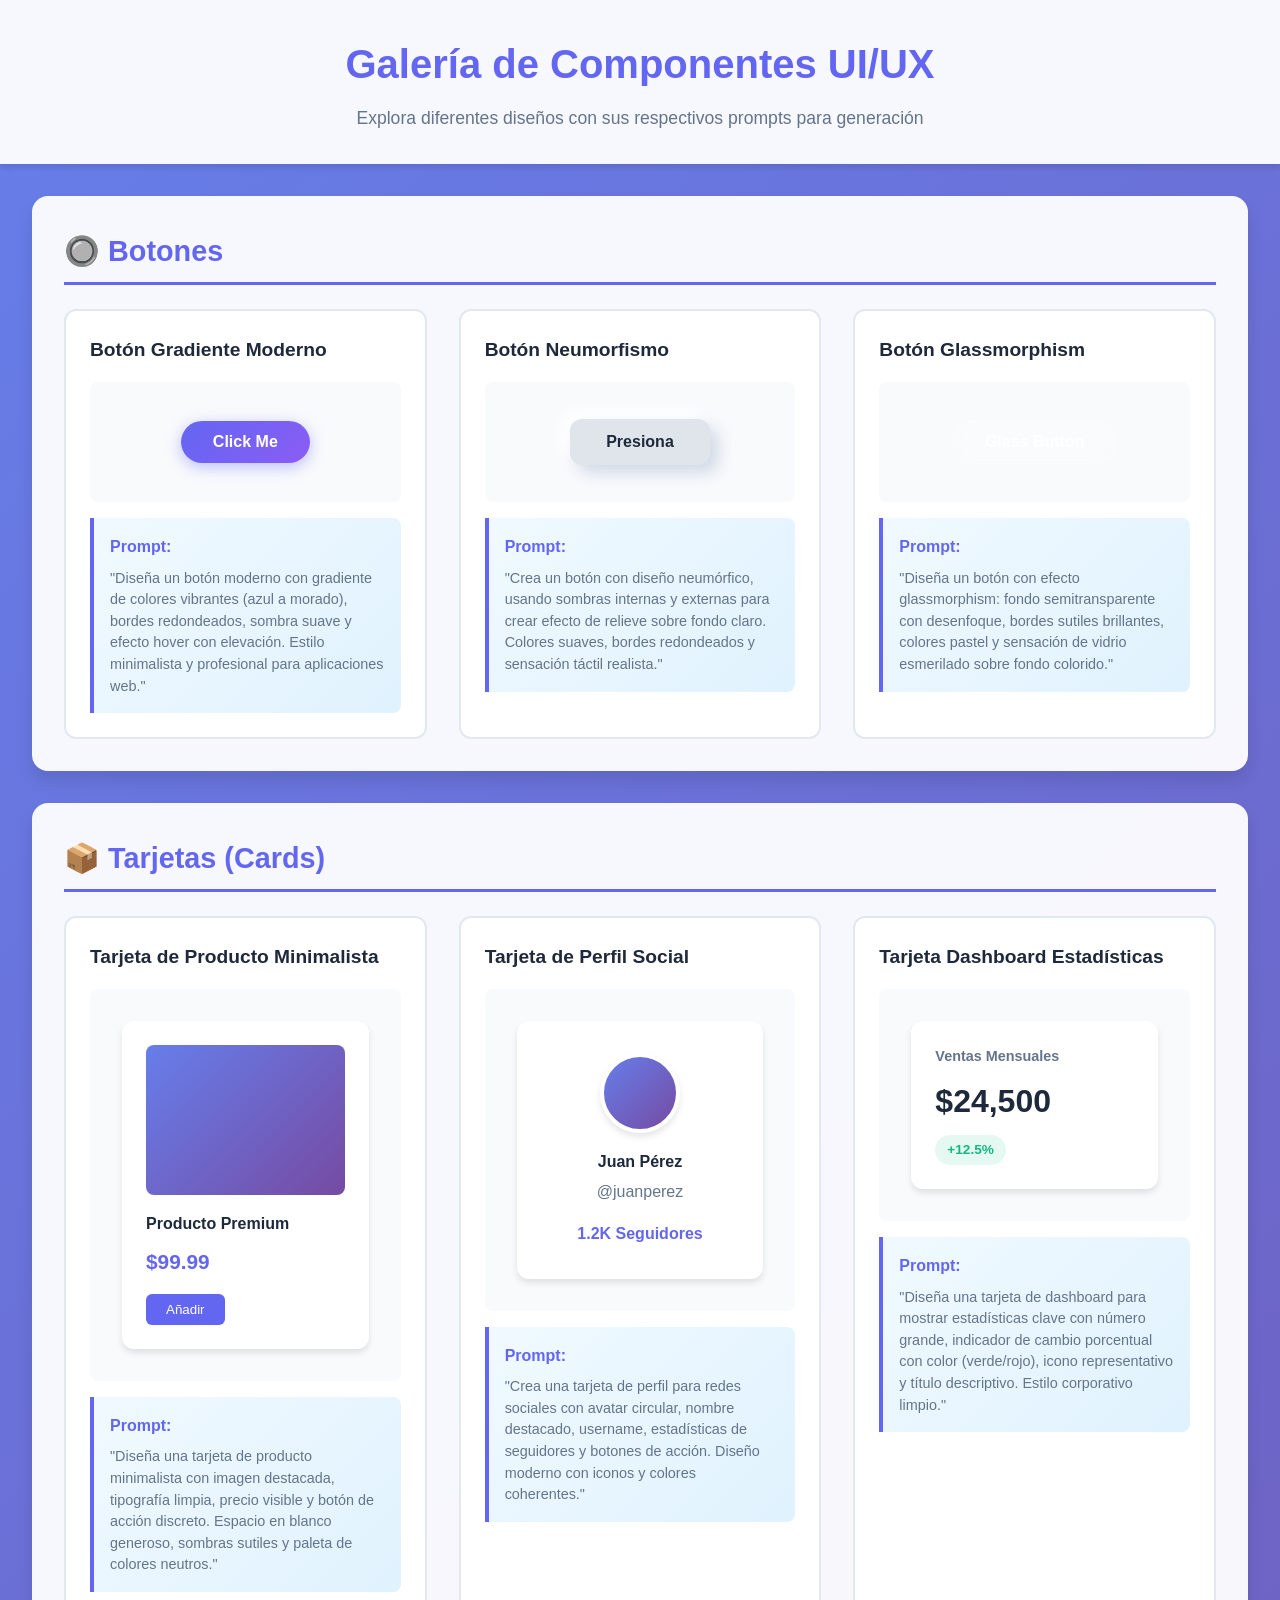
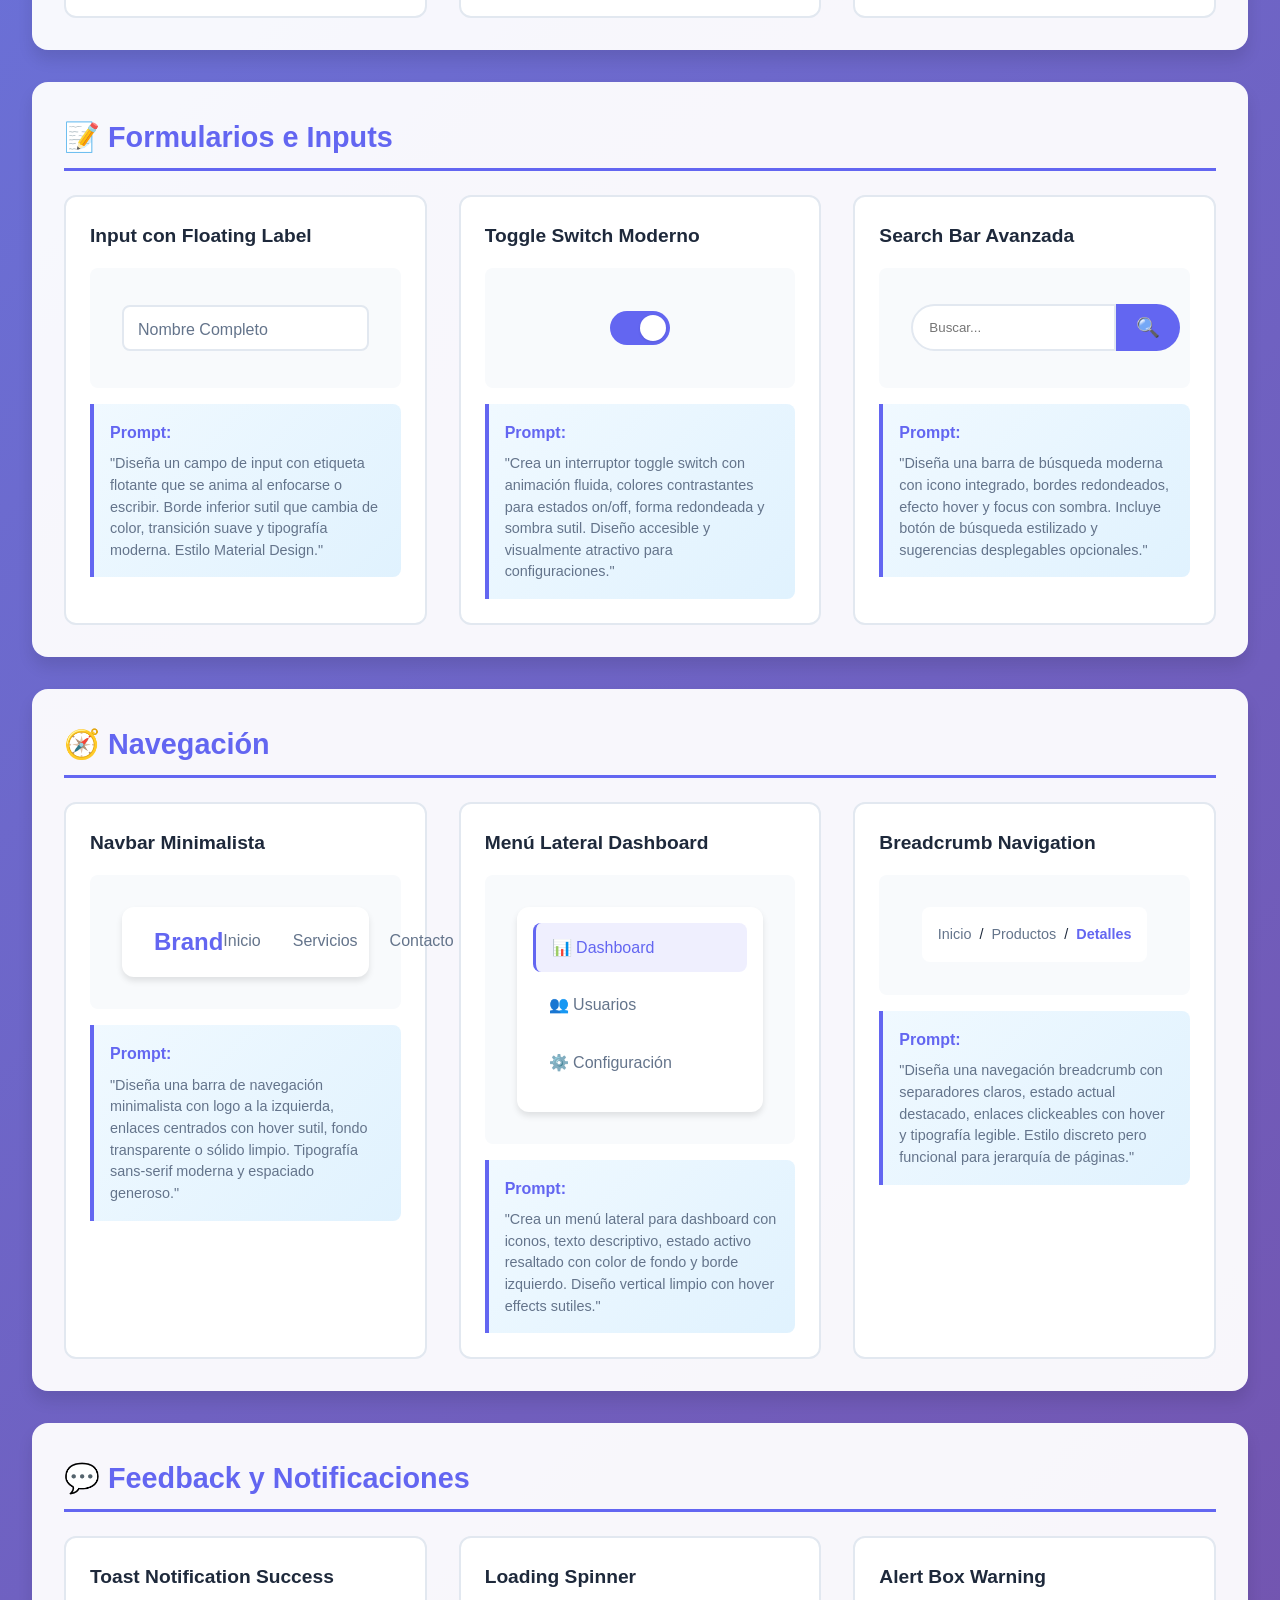
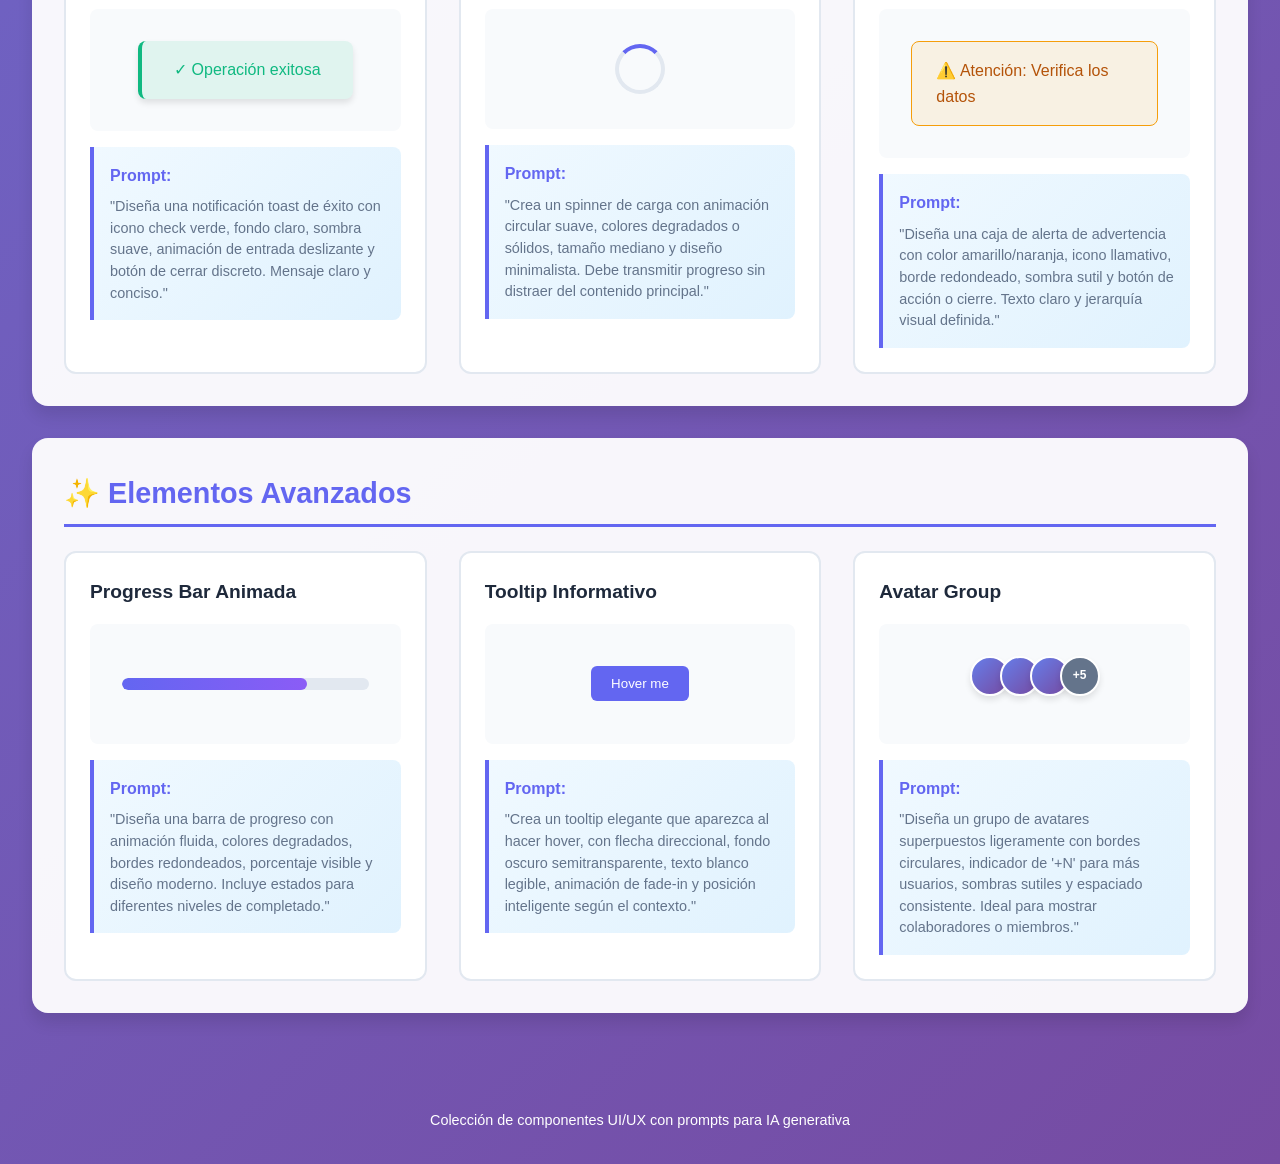
==== 1/index.html @ 29b15cac "Title: Create UI/UX Component Gallery with Interactive Features Key features implemented: - New proj" ====
<!DOCTYPE html>
<html lang="es">
<head>
    <meta charset="UTF-8">
    <meta name="viewport" content="width=device-width, initial-scale=1.0">
    <title>Colección de Diseños UI/UX con Prompts</title>
    <link rel="stylesheet" href="styles.css">
</head>
<body>
    <header>
        <h1>Galería de Componentes UI/UX</h1>
        <p>Explora diferentes diseños con sus respectivos prompts para generación</p>
    </header>

    <main>
        <!-- Sección 1: Botones -->
        <section class="component-section">
            <h2>🔘 Botones</h2>
            <div class="components-grid">
                <div class="component-card">
                    <h3>Botón Gradiente Moderno</h3>
                    <div class="preview">
                        <button class="btn-gradient">Click Me</button>
                    </div>
                    <div class="prompt-box">
                        <strong>Prompt:</strong>
                        <p>"Diseña un botón moderno con gradiente de colores vibrantes (azul a morado), bordes redondeados, sombra suave y efecto hover con elevación. Estilo minimalista y profesional para aplicaciones web."</p>
                    </div>
                </div>

                <div class="component-card">
                    <h3>Botón Neumorfismo</h3>
                    <div class="preview">
                        <button class="btn-neumorphism">Presiona</button>
                    </div>
                    <div class="prompt-box">
                        <strong>Prompt:</strong>
                        <p>"Crea un botón con diseño neumórfico, usando sombras internas y externas para crear efecto de relieve sobre fondo claro. Colores suaves, bordes redondeados y sensación táctil realista."</p>
                    </div>
                </div>

                <div class="component-card">
                    <h3>Botón Glassmorphism</h3>
                    <div class="preview">
                        <button class="btn-glass">Glass Button</button>
                    </div>
                    <div class="prompt-box">
                        <strong>Prompt:</strong>
                        <p>"Diseña un botón con efecto glassmorphism: fondo semitransparente con desenfoque, bordes sutiles brillantes, colores pastel y sensación de vidrio esmerilado sobre fondo colorido."</p>
                    </div>
                </div>
            </div>
        </section>

        <!-- Sección 2: Tarjetas -->
        <section class="component-section">
            <h2>📦 Tarjetas (Cards)</h2>
            <div class="components-grid">
                <div class="component-card">
                    <h3>Tarjeta de Producto Minimalista</h3>
                    <div class="preview">
                        <div class="card-product">
                            <div class="card-image"></div>
                            <h4>Producto Premium</h4>
                            <p>$99.99</p>
                            <button class="btn-small">Añadir</button>
                        </div>
                    </div>
                    <div class="prompt-box">
                        <strong>Prompt:</strong>
                        <p>"Diseña una tarjeta de producto minimalista con imagen destacada, tipografía limpia, precio visible y botón de acción discreto. Espacio en blanco generoso, sombras sutiles y paleta de colores neutros."</p>
                    </div>
                </div>

                <div class="component-card">
                    <h3>Tarjeta de Perfil Social</h3>
                    <div class="preview">
                        <div class="card-profile">
                            <div class="avatar"></div>
                            <h4>Juan Pérez</h4>
                            <p>@juanperez</p>
                            <div class="stats">
                                <span>1.2K Seguidores</span>
                            </div>
                        </div>
                    </div>
                    <div class="prompt-box">
                        <strong>Prompt:</strong>
                        <p>"Crea una tarjeta de perfil para redes sociales con avatar circular, nombre destacado, username, estadísticas de seguidores y botones de acción. Diseño moderno con iconos y colores coherentes."</p>
                    </div>
                </div>

                <div class="component-card">
                    <h3>Tarjeta Dashboard Estadísticas</h3>
                    <div class="preview">
                        <div class="card-stats">
                            <h4>Ventas Mensuales</h4>
                            <div class="stat-number">$24,500</div>
                            <div class="stat-change positive">+12.5%</div>
                        </div>
                    </div>
                    <div class="prompt-box">
                        <strong>Prompt:</strong>
                        <p>"Diseña una tarjeta de dashboard para mostrar estadísticas clave con número grande, indicador de cambio porcentual con color (verde/rojo), icono representativo y título descriptivo. Estilo corporativo limpio."</p>
                    </div>
                </div>
            </div>
        </section>

        <!-- Sección 3: Formularios -->
        <section class="component-section">
            <h2>📝 Formularios e Inputs</h2>
            <div class="components-grid">
                <div class="component-card">
                    <h3>Input con Floating Label</h3>
                    <div class="preview">
                        <div class="form-group">
                            <input type="text" id="input1" placeholder=" " required>
                            <label for="input1">Nombre Completo</label>
                        </div>
                    </div>
                    <div class="prompt-box">
                        <strong>Prompt:</strong>
                        <p>"Diseña un campo de input con etiqueta flotante que se anima al enfocarse o escribir. Borde inferior sutil que cambia de color, transición suave y tipografía moderna. Estilo Material Design."</p>
                    </div>
                </div>

                <div class="component-card">
                    <h3>Toggle Switch Moderno</h3>
                    <div class="preview">
                        <label class="toggle-switch">
                            <input type="checkbox" checked>
                            <span class="slider"></span>
                        </label>
                    </div>
                    <div class="prompt-box">
                        <strong>Prompt:</strong>
                        <p>"Crea un interruptor toggle switch con animación fluida, colores contrastantes para estados on/off, forma redondeada y sombra sutil. Diseño accesible y visualmente atractivo para configuraciones."</p>
                    </div>
                </div>

                <div class="component-card">
                    <h3>Search Bar Avanzada</h3>
                    <div class="preview">
                        <div class="search-container">
                            <input type="text" placeholder="Buscar...">
                            <button class="search-btn">🔍</button>
                        </div>
                    </div>
                    <div class="prompt-box">
                        <strong>Prompt:</strong>
                        <p>"Diseña una barra de búsqueda moderna con icono integrado, bordes redondeados, efecto hover y focus con sombra. Incluye botón de búsqueda estilizado y sugerencias desplegables opcionales."</p>
                    </div>
                </div>
            </div>
        </section>

        <!-- Sección 4: Navegación -->
        <section class="component-section">
            <h2>🧭 Navegación</h2>
            <div class="components-grid">
                <div class="component-card">
                    <h3>Navbar Minimalista</h3>
                    <div class="preview">
                        <nav class="navbar-minimal">
                            <div class="logo">Brand</div>
                            <ul class="nav-links">
                                <li><a href="#">Inicio</a></li>
                                <li><a href="#">Servicios</a></li>
                                <li><a href="#">Contacto</a></li>
                            </ul>
                        </nav>
                    </div>
                    <div class="prompt-box">
                        <strong>Prompt:</strong>
                        <p>"Diseña una barra de navegación minimalista con logo a la izquierda, enlaces centrados con hover sutil, fondo transparente o sólido limpio. Tipografía sans-serif moderna y espaciado generoso."</p>
                    </div>
                </div>

                <div class="component-card">
                    <h3>Menú Lateral Dashboard</h3>
                    <div class="preview">
                        <div class="sidebar-menu">
                            <div class="menu-item active">📊 Dashboard</div>
                            <div class="menu-item">👥 Usuarios</div>
                            <div class="menu-item">⚙️ Configuración</div>
                        </div>
                    </div>
                    <div class="prompt-box">
                        <strong>Prompt:</strong>
                        <p>"Crea un menú lateral para dashboard con iconos, texto descriptivo, estado activo resaltado con color de fondo y borde izquierdo. Diseño vertical limpio con hover effects sutiles."</p>
                    </div>
                </div>

                <div class="component-card">
                    <h3>Breadcrumb Navigation</h3>
                    <div class="preview">
                        <div class="breadcrumb">
                            <span>Inicio</span> / <span>Productos</span> / <span class="current">Detalles</span>
                        </div>
                    </div>
                    <div class="prompt-box">
                        <strong>Prompt:</strong>
                        <p>"Diseña una navegación breadcrumb con separadores claros, estado actual destacado, enlaces clickeables con hover y tipografía legible. Estilo discreto pero funcional para jerarquía de páginas."</p>
                    </div>
                </div>
            </div>
        </section>

        <!-- Sección 5: Elementos de Feedback -->
        <section class="component-section">
            <h2>💬 Feedback y Notificaciones</h2>
            <div class="components-grid">
                <div class="component-card">
                    <h3>Toast Notification Success</h3>
                    <div class="preview">
                        <div class="toast success">
                            <span>✓ Operación exitosa</span>
                        </div>
                    </div>
                    <div class="prompt-box">
                        <strong>Prompt:</strong>
                        <p>"Diseña una notificación toast de éxito con icono check verde, fondo claro, sombra suave, animación de entrada deslizante y botón de cerrar discreto. Mensaje claro y conciso."</p>
                    </div>
                </div>

                <div class="component-card">
                    <h3>Loading Spinner</h3>
                    <div class="preview">
                        <div class="spinner"></div>
                    </div>
                    <div class="prompt-box">
                        <strong>Prompt:</strong>
                        <p>"Crea un spinner de carga con animación circular suave, colores degradados o sólidos, tamaño mediano y diseño minimalista. Debe transmitir progreso sin distraer del contenido principal."</p>
                    </div>
                </div>

                <div class="component-card">
                    <h3>Alert Box Warning</h3>
                    <div class="preview">
                        <div class="alert warning">
                            <span>⚠️ Atención: Verifica los datos</span>
                        </div>
                    </div>
                    <div class="prompt-box">
                        <strong>Prompt:</strong>
                        <p>"Diseña una caja de alerta de advertencia con color amarillo/naranja, icono llamativo, borde redondeado, sombra sutil y botón de acción o cierre. Texto claro y jerarquía visual definida."</p>
                    </div>
                </div>
            </div>
        </section>

        <!-- Sección 6: Elementos Avanzados -->
        <section class="component-section">
            <h2>✨ Elementos Avanzados</h2>
            <div class="components-grid">
                <div class="component-card">
                    <h3>Progress Bar Animada</h3>
                    <div class="preview">
                        <div class="progress-container">
                            <div class="progress-bar" style="width: 75%"></div>
                        </div>
                    </div>
                    <div class="prompt-box">
                        <strong>Prompt:</strong>
                        <p>"Diseña una barra de progreso con animación fluida, colores degradados, bordes redondeados, porcentaje visible y diseño moderno. Incluye estados para diferentes niveles de completado."</p>
                    </div>
                </div>

                <div class="component-card">
                    <h3>Tooltip Informativo</h3>
                    <div class="preview">
                        <div class="tooltip-container">
                            <button class="tooltip-trigger">Hover me</button>
                            <div class="tooltip">Información adicional aquí</div>
                        </div>
                    </div>
                    <div class="prompt-box">
                        <strong>Prompt:</strong>
                        <p>"Crea un tooltip elegante que aparezca al hacer hover, con flecha direccional, fondo oscuro semitransparente, texto blanco legible, animación de fade-in y posición inteligente según el contexto."</p>
                    </div>
                </div>

                <div class="component-card">
                    <h3>Avatar Group</h3>
                    <div class="preview">
                        <div class="avatar-group">
                            <div class="avatar small"></div>
                            <div class="avatar small"></div>
                            <div class="avatar small"></div>
                            <div class="avatar small more">+5</div>
                        </div>
                    </div>
                    <div class="prompt-box">
                        <strong>Prompt:</strong>
                        <p>"Diseña un grupo de avatares superpuestos ligeramente con bordes circulares, indicador de '+N' para más usuarios, sombras sutiles y espaciado consistente. Ideal para mostrar colaboradores o miembros."</p>
                    </div>
                </div>
            </div>
        </section>
    </main>

    <footer>
        <p>Colección de componentes UI/UX con prompts para IA generativa</p>
    </footer>

    <script src="script.js"></script>
</body>
</html>
---- 1/styles.css ----
/* Variables CSS */
:root {
    --primary-color: #6366f1;
    --secondary-color: #8b5cf6;
    --success-color: #10b981;
    --warning-color: #f59e0b;
    --danger-color: #ef4444;
    --bg-color: #f8fafc;
    --card-bg: #ffffff;
    --text-primary: #1e293b;
    --text-secondary: #64748b;
    --border-color: #e2e8f0;
    --shadow-sm: 0 1px 3px rgba(0, 0, 0, 0.1);
    --shadow-md: 0 4px 6px rgba(0, 0, 0, 0.1);
    --shadow-lg: 0 10px 15px rgba(0, 0, 0, 0.1);
}

/* Reset y Estilos Base */
* {
    margin: 0;
    padding: 0;
    box-sizing: border-box;
}

body {
    font-family: 'Segoe UI', Tahoma, Geneva, Verdana, sans-serif;
    background: linear-gradient(135deg, #667eea 0%, #764ba2 100%);
    min-height: 100vh;
    color: var(--text-primary);
    line-height: 1.6;
}

header {
    background: rgba(255, 255, 255, 0.95);
    padding: 2rem;
    text-align: center;
    box-shadow: var(--shadow-md);
}

header h1 {
    color: var(--primary-color);
    margin-bottom: 0.5rem;
    font-size: 2.5rem;
}

header p {
    color: var(--text-secondary);
    font-size: 1.1rem;
}

main {
    max-width: 1400px;
    margin: 0 auto;
    padding: 2rem;
}

.component-section {
    background: rgba(255, 255, 255, 0.95);
    border-radius: 16px;
    padding: 2rem;
    margin-bottom: 2rem;
    box-shadow: var(--shadow-lg);
}

.component-section h2 {
    color: var(--primary-color);
    margin-bottom: 1.5rem;
    font-size: 1.8rem;
    border-bottom: 3px solid var(--primary-color);
    padding-bottom: 0.5rem;
}

.components-grid {
    display: grid;
    grid-template-columns: repeat(auto-fit, minmax(350px, 1fr));
    gap: 2rem;
}

.component-card {
    background: var(--card-bg);
    border-radius: 12px;
    padding: 1.5rem;
    border: 2px solid var(--border-color);
    transition: transform 0.3s ease, box-shadow 0.3s ease;
}

.component-card:hover {
    transform: translateY(-5px);
    box-shadow: var(--shadow-lg);
}

.component-card h3 {
    color: var(--text-primary);
    margin-bottom: 1rem;
    font-size: 1.2rem;
}

.preview {
    background: var(--bg-color);
    border-radius: 8px;
    padding: 2rem;
    margin-bottom: 1rem;
    display: flex;
    align-items: center;
    justify-content: center;
    min-height: 120px;
}

.prompt-box {
    background: linear-gradient(135deg, #f0f9ff 0%, #e0f2fe 100%);
    border-left: 4px solid var(--primary-color);
    padding: 1rem;
    border-radius: 0 8px 8px 0;
}

.prompt-box strong {
    color: var(--primary-color);
    display: block;
    margin-bottom: 0.5rem;
}

.prompt-box p {
    color: var(--text-secondary);
    font-size: 0.9rem;
    line-height: 1.5;
}

footer {
    text-align: center;
    padding: 2rem;
    color: white;
    font-size: 0.9rem;
}

/* ==================== BOTONES ==================== */

/* Botón Gradiente */
.btn-gradient {
    background: linear-gradient(135deg, var(--primary-color), var(--secondary-color));
    color: white;
    border: none;
    padding: 12px 32px;
    border-radius: 50px;
    font-size: 1rem;
    font-weight: 600;
    cursor: pointer;
    box-shadow: 0 4px 15px rgba(99, 102, 241, 0.4);
    transition: all 0.3s ease;
}

.btn-gradient:hover {
    transform: translateY(-2px);
    box-shadow: 0 6px 20px rgba(99, 102, 241, 0.6);
}

/* Botón Neumorfismo */
.btn-neumorphism {
    background: #e0e5ec;
    color: var(--text-primary);
    border: none;
    padding: 14px 36px;
    border-radius: 12px;
    font-size: 1rem;
    font-weight: 600;
    cursor: pointer;
    box-shadow: 
        8px 8px 16px #d1d9e6,
        -8px -8px 16px #ffffff;
    transition: all 0.3s ease;
}

.btn-neumorphism:active {
    box-shadow: 
        inset 4px 4px 8px #d1d9e6,
        inset -4px -4px 8px #ffffff;
}

/* Botón Glassmorphism */
.btn-glass {
    background: rgba(255, 255, 255, 0.2);
    backdrop-filter: blur(10px);
    -webkit-backdrop-filter: blur(10px);
    color: white;
    border: 1px solid rgba(255, 255, 255, 0.3);
    padding: 12px 32px;
    border-radius: 50px;
    font-size: 1rem;
    font-weight: 600;
    cursor: pointer;
    transition: all 0.3s ease;
}

.btn-glass:hover {
    background: rgba(255, 255, 255, 0.3);
    box-shadow: 0 8px 32px rgba(255, 255, 255, 0.2);
}

/* ==================== TARJETAS ==================== */

/* Tarjeta Producto */
.card-product {
    background: white;
    border-radius: 12px;
    padding: 1.5rem;
    width: 100%;
    max-width: 280px;
    box-shadow: var(--shadow-md);
}

.card-image {
    width: 100%;
    height: 150px;
    background: linear-gradient(135deg, #667eea 0%, #764ba2 100%);
    border-radius: 8px;
    margin-bottom: 1rem;
}

.card-product h4 {
    color: var(--text-primary);
    margin-bottom: 0.5rem;
}

.card-product p {
    color: var(--primary-color);
    font-weight: 700;
    font-size: 1.3rem;
    margin-bottom: 1rem;
}

.btn-small {
    background: var(--primary-color);
    color: white;
    border: none;
    padding: 8px 20px;
    border-radius: 6px;
    cursor: pointer;
    transition: background 0.3s ease;
}

.btn-small:hover {
    background: var(--secondary-color);
}

/* Tarjeta Perfil */
.card-profile {
    background: white;
    border-radius: 12px;
    padding: 2rem;
    text-align: center;
    width: 100%;
    max-width: 280px;
    box-shadow: var(--shadow-md);
}

.avatar {
    width: 80px;
    height: 80px;
    border-radius: 50%;
    background: linear-gradient(135deg, #667eea 0%, #764ba2 100%);
    margin: 0 auto 1rem;
    border: 4px solid white;
    box-shadow: var(--shadow-md);
}

.avatar.small {
    width: 40px;
    height: 40px;
    border: 2px solid white;
}

.card-profile h4 {
    color: var(--text-primary);
    margin-bottom: 0.3rem;
}

.card-profile p {
    color: var(--text-secondary);
    margin-bottom: 1rem;
}

.stats {
    color: var(--primary-color);
    font-weight: 600;
}

/* Tarjeta Stats Dashboard */
.card-stats {
    background: white;
    border-radius: 12px;
    padding: 1.5rem;
    width: 100%;
    max-width: 280px;
    box-shadow: var(--shadow-md);
}

.card-stats h4 {
    color: var(--text-secondary);
    font-size: 0.9rem;
    margin-bottom: 0.5rem;
}

.stat-number {
    font-size: 2rem;
    font-weight: 700;
    color: var(--text-primary);
    margin-bottom: 0.5rem;
}

.stat-change {
    display: inline-block;
    padding: 4px 12px;
    border-radius: 20px;
    font-size: 0.85rem;
    font-weight: 600;
}

.stat-change.positive {
    background: rgba(16, 185, 129, 0.1);
    color: var(--success-color);
}

/* ==================== FORMULARIOS ==================== */

/* Input con Floating Label */
.form-group {
    position: relative;
    width: 100%;
    max-width: 300px;
}

.form-group input {
    width: 100%;
    padding: 12px;
    border: 2px solid var(--border-color);
    border-radius: 8px;
    font-size: 1rem;
    outline: none;
    transition: border-color 0.3s ease;
}

.form-group input:focus {
    border-color: var(--primary-color);
}

.form-group label {
    position: absolute;
    left: 12px;
    top: 12px;
    color: var(--text-secondary);
    font-size: 1rem;
    pointer-events: none;
    transition: all 0.3s ease;
    background: transparent;
    padding: 0 4px;
}

.form-group input:focus + label,
.form-group input:not(:placeholder-shown) + label {
    top: -10px;
    left: 8px;
    font-size: 0.85rem;
    background: white;
    color: var(--primary-color);
}

/* Toggle Switch */
.toggle-switch {
    position: relative;
    display: inline-block;
    width: 60px;
    height: 34px;
}

.toggle-switch input {
    opacity: 0;
    width: 0;
    height: 0;
}

.slider {
    position: absolute;
    cursor: pointer;
    top: 0;
    left: 0;
    right: 0;
    bottom: 0;
    background-color: #ccc;
    transition: 0.4s;
    border-radius: 34px;
}

.slider:before {
    position: absolute;
    content: "";
    height: 26px;
    width: 26px;
    left: 4px;
    bottom: 4px;
    background-color: white;
    transition: 0.4s;
    border-radius: 50%;
    box-shadow: var(--shadow-sm);
}

input:checked + .slider {
    background-color: var(--primary-color);
}

input:checked + .slider:before {
    transform: translateX(26px);
}

/* Search Bar */
.search-container {
    display: flex;
    width: 100%;
    max-width: 300px;
}

.search-container input {
    flex: 1;
    padding: 12px 16px;
    border: 2px solid var(--border-color);
    border-radius: 50px 0 0 50px;
    outline: none;
    transition: border-color 0.3s ease;
}

.search-container input:focus {
    border-color: var(--primary-color);
}

.search-btn {
    padding: 12px 20px;
    background: var(--primary-color);
    color: white;
    border: none;
    border-radius: 0 50px 50px 0;
    cursor: pointer;
    font-size: 1.2rem;
    transition: background 0.3s ease;
}

.search-btn:hover {
    background: var(--secondary-color);
}

/* ==================== NAVEGACIÓN ==================== */

/* Navbar Minimalista */
.navbar-minimal {
    display: flex;
    justify-content: space-between;
    align-items: center;
    width: 100%;
    padding: 1rem 2rem;
    background: white;
    border-radius: 12px;
    box-shadow: var(--shadow-md);
}

.logo {
    font-size: 1.5rem;
    font-weight: 700;
    color: var(--primary-color);
}

.nav-links {
    display: flex;
    list-style: none;
    gap: 2rem;
}

.nav-links a {
    text-decoration: none;
    color: var(--text-secondary);
    font-weight: 500;
    transition: color 0.3s ease;
}

.nav-links a:hover {
    color: var(--primary-color);
}

/* Sidebar Menu */
.sidebar-menu {
    width: 100%;
    background: white;
    border-radius: 12px;
    padding: 1rem;
    box-shadow: var(--shadow-md);
}

.menu-item {
    padding: 12px 16px;
    margin-bottom: 0.5rem;
    border-radius: 8px;
    cursor: pointer;
    transition: all 0.3s ease;
    color: var(--text-secondary);
}

.menu-item:hover {
    background: var(--bg-color);
    color: var(--primary-color);
}

.menu-item.active {
    background: rgba(99, 102, 241, 0.1);
    color: var(--primary-color);
    border-left: 3px solid var(--primary-color);
}

/* Breadcrumb */
.breadcrumb {
    display: flex;
    align-items: center;
    gap: 0.5rem;
    padding: 1rem;
    background: white;
    border-radius: 8px;
    font-size: 0.9rem;
}

.breadcrumb span {
    color: var(--text-secondary);
}

.breadcrumb .current {
    color: var(--primary-color);
    font-weight: 600;
}

/* ==================== FEEDBACK ==================== */

/* Toast Notification */
.toast {
    padding: 1rem 2rem;
    border-radius: 8px;
    box-shadow: var(--shadow-md);
    display: inline-block;
    animation: slideIn 0.3s ease;
}

.toast.success {
    background: rgba(16, 185, 129, 0.1);
    color: var(--success-color);
    border-left: 4px solid var(--success-color);
}

@keyframes slideIn {
    from {
        transform: translateX(-100%);
        opacity: 0;
    }
    to {
        transform: translateX(0);
        opacity: 1;
    }
}

/* Spinner */
.spinner {
    width: 50px;
    height: 50px;
    border: 4px solid var(--border-color);
    border-top: 4px solid var(--primary-color);
    border-radius: 50%;
    animation: spin 1s linear infinite;
}

@keyframes spin {
    0% { transform: rotate(0deg); }
    100% { transform: rotate(360deg); }
}

/* Alert Box */
.alert {
    padding: 1rem 1.5rem;
    border-radius: 8px;
    display: inline-block;
}

.alert.warning {
    background: rgba(245, 158, 11, 0.1);
    color: #b45309;
    border: 1px solid var(--warning-color);
}

/* ==================== ELEMENTOS AVANZADOS ==================== */

/* Progress Bar */
.progress-container {
    width: 100%;
    height: 12px;
    background: var(--border-color);
    border-radius: 50px;
    overflow: hidden;
}

.progress-bar {
    height: 100%;
    background: linear-gradient(90deg, var(--primary-color), var(--secondary-color));
    border-radius: 50px;
    transition: width 0.5s ease;
}

/* Tooltip */
.tooltip-container {
    position: relative;
    display: inline-block;
}

.tooltip-trigger {
    padding: 10px 20px;
    background: var(--primary-color);
    color: white;
    border: none;
    border-radius: 6px;
    cursor: pointer;
}

.tooltip {
    visibility: hidden;
    position: absolute;
    bottom: 125%;
    left: 50%;
    transform: translateX(-50%);
    background: rgba(30, 41, 59, 0.95);
    color: white;
    padding: 8px 16px;
    border-radius: 8px;
    font-size: 0.85rem;
    white-space: nowrap;
    opacity: 0;
    transition: all 0.3s ease;
}

.tooltip-container:hover .tooltip {
    visibility: visible;
    opacity: 1;
}

.tooltip::after {
    content: "";
    position: absolute;
    top: 100%;
    left: 50%;
    margin-left: -5px;
    border-width: 5px;
    border-style: solid;
    border-color: rgba(30, 41, 59, 0.95) transparent transparent transparent;
}

/* Avatar Group */
.avatar-group {
    display: flex;
    align-items: center;
}

.avatar-group .avatar {
    margin-left: -10px;
    transition: transform 0.3s ease;
}

.avatar-group .avatar:first-child {
    margin-left: 0;
}

.avatar-group .avatar:hover {
    transform: scale(1.1);
    z-index: 10;
}

.avatar.more {
    background: var(--text-secondary);
    color: white;
    display: flex;
    align-items: center;
    justify-content: center;
    font-size: 0.75rem;
    font-weight: 600;
}

/* Responsive Design */
@media (max-width: 768px) {
    header h1 {
        font-size: 1.8rem;
    }
    
    .components-grid {
        grid-template-columns: 1fr;
    }
    
    main {
        padding: 1rem;
    }
    
    .component-section {
        padding: 1.5rem;
    }
}
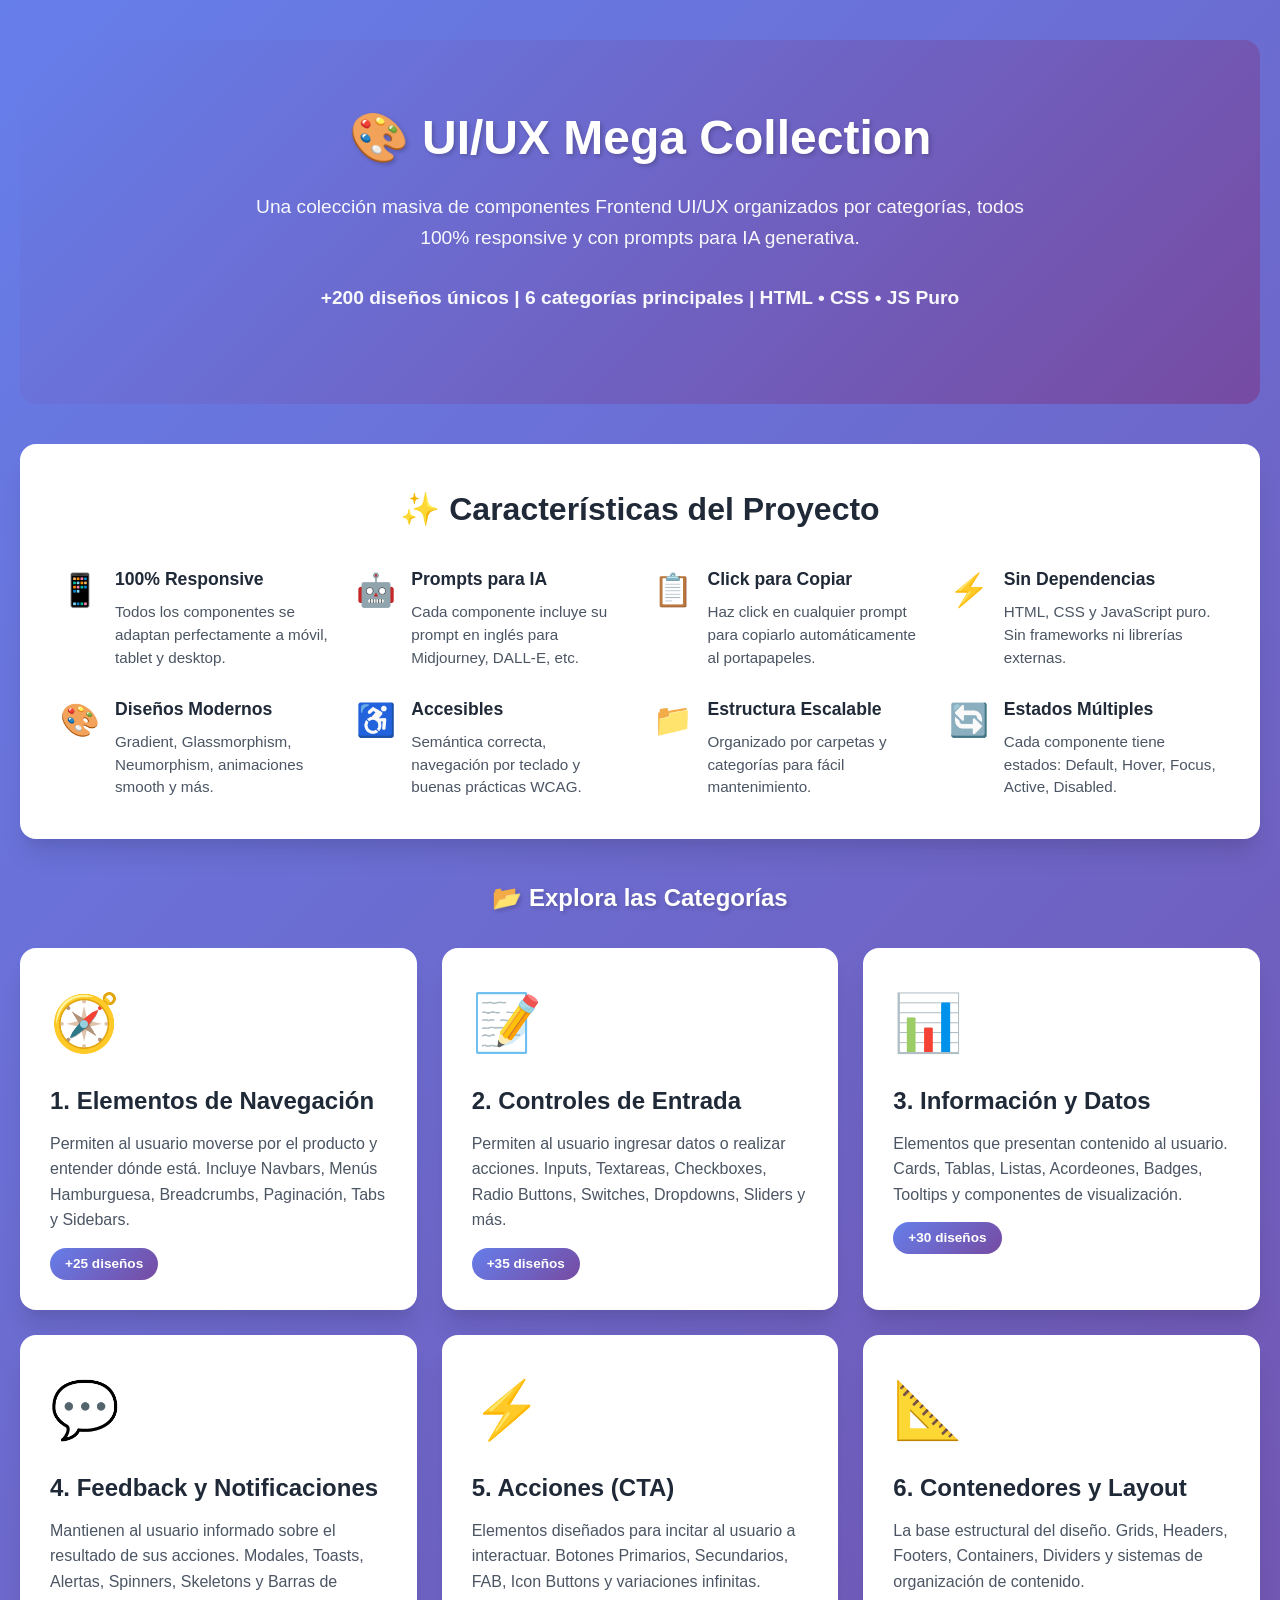
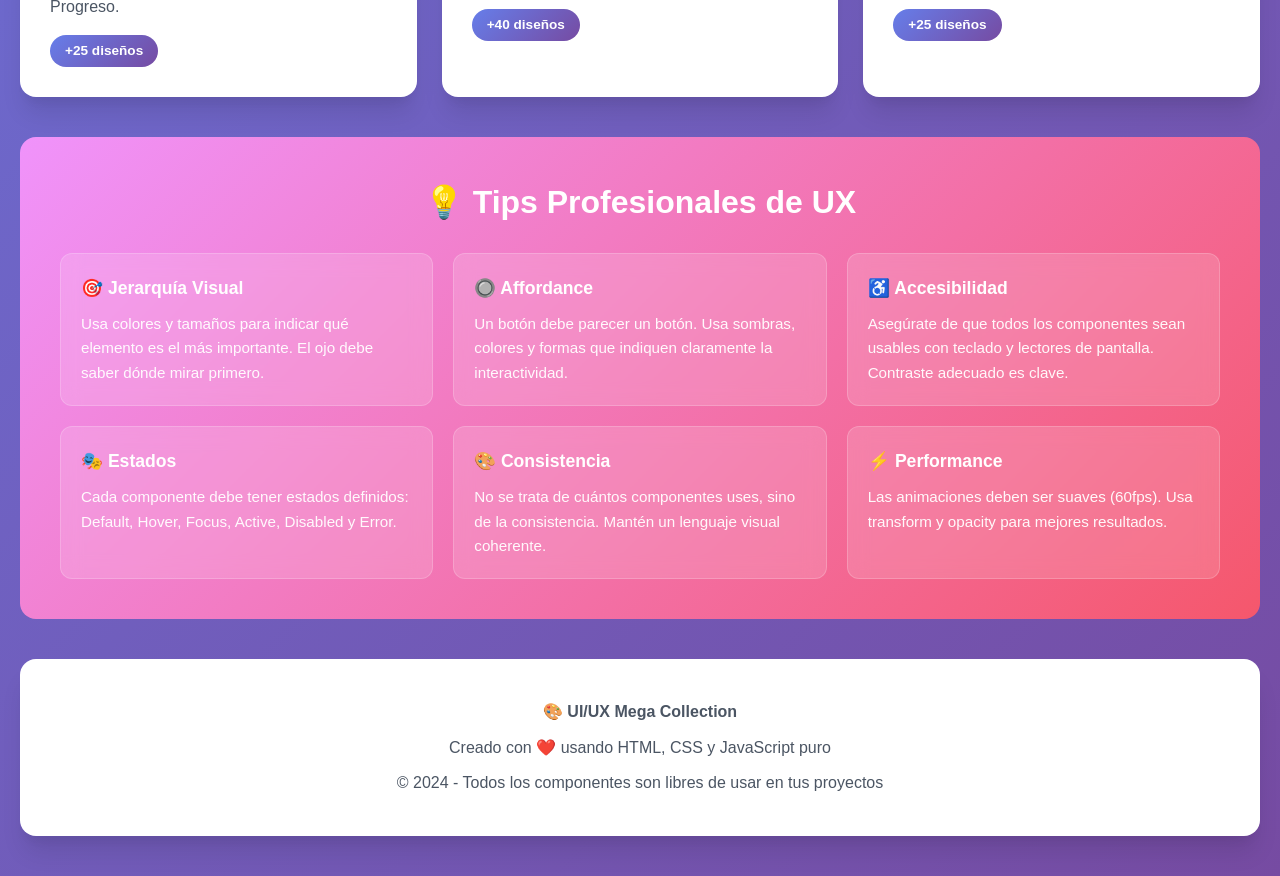
==== commit bf999081: "update branch" ====
--- a/1/index.html
+++ b/1/index.html
@@ -3,307 +3,351 @@
 <head>
     <meta charset="UTF-8">
     <meta name="viewport" content="width=device-width, initial-scale=1.0">
-    <title>Colección de Diseños UI/UX con Prompts</title>
-    <link rel="stylesheet" href="styles.css">
+    <title>🎨 UI/UX Mega Collection - Índice Principal</title>
+    <link rel="stylesheet" href="assets/css/global.css">
+    <style>
+        .hero {
+            text-align: center;
+            padding: 60px 20px;
+            background: linear-gradient(135deg, #667eea 0%, #764ba2 100%);
+            border-radius: var(--radius-xl);
+            margin-bottom: 40px;
+            color: white;
+        }
+        
+        .hero h1 {
+            font-size: 3rem;
+            margin-bottom: 15px;
+            text-shadow: 2px 2px 4px rgba(0,0,0,0.2);
+        }
+        
+        .hero p {
+            font-size: 1.2rem;
+            opacity: 0.95;
+            max-width: 800px;
+            margin: 0 auto 30px;
+        }
+        
+        .categories-grid {
+            display: grid;
+            grid-template-columns: repeat(auto-fit, minmax(300px, 1fr));
+            gap: 25px;
+            margin-bottom: 40px;
+        }
+        
+        .category-card {
+            background: white;
+            border-radius: var(--radius-xl);
+            padding: 30px;
+            box-shadow: var(--shadow-xl);
+            transition: transform 0.3s ease, box-shadow 0.3s ease;
+            cursor: pointer;
+            text-decoration: none;
+            color: inherit;
+            display: block;
+        }
+        
+        .category-card:hover {
+            transform: translateY(-8px);
+            box-shadow: 0 25px 50px -12px rgba(0, 0, 0, 0.25);
+        }
+        
+        .category-icon {
+            font-size: 3.5rem;
+            margin-bottom: 15px;
+            display: block;
+        }
+        
+        .category-title {
+            font-size: 1.5rem;
+            font-weight: bold;
+            color: var(--gray-800);
+            margin-bottom: 10px;
+        }
+        
+        .category-description {
+            color: var(--gray-600);
+            line-height: 1.6;
+            margin-bottom: 15px;
+        }
+        
+        .category-count {
+            display: inline-block;
+            background: linear-gradient(135deg, #667eea 0%, #764ba2 100%);
+            color: white;
+            padding: 5px 15px;
+            border-radius: var(--radius-full);
+            font-size: 0.85rem;
+            font-weight: 600;
+        }
+        
+        .features-section {
+            background: white;
+            border-radius: var(--radius-xl);
+            padding: 40px;
+            margin-bottom: 40px;
+            box-shadow: var(--shadow-xl);
+        }
+        
+        .features-section h2 {
+            text-align: center;
+            color: var(--gray-800);
+            margin-bottom: 30px;
+            font-size: 2rem;
+        }
+        
+        .features-grid {
+            display: grid;
+            grid-template-columns: repeat(auto-fit, minmax(250px, 1fr));
+            gap: 25px;
+        }
+        
+        .feature-item {
+            display: flex;
+            align-items: flex-start;
+            gap: 15px;
+        }
+        
+        .feature-icon {
+            font-size: 2rem;
+            flex-shrink: 0;
+        }
+        
+        .feature-text h3 {
+            color: var(--gray-800);
+            margin-bottom: 8px;
+            font-size: 1.1rem;
+        }
+        
+        .feature-text p {
+            color: var(--gray-600);
+            font-size: 0.95rem;
+            line-height: 1.5;
+        }
+        
+        .ux-tips {
+            background: linear-gradient(135deg, #f093fb 0%, #f5576c 100%);
+            border-radius: var(--radius-xl);
+            padding: 40px;
+            color: white;
+            margin-bottom: 40px;
+        }
+        
+        .ux-tips h2 {
+            text-align: center;
+            margin-bottom: 25px;
+            font-size: 2rem;
+        }
+        
+        .tips-grid {
+            display: grid;
+            grid-template-columns: repeat(auto-fit, minmax(280px, 1fr));
+            gap: 20px;
+        }
+        
+        .tip-card {
+            background: rgba(255,255,255,0.15);
+            backdrop-filter: blur(10px);
+            padding: 20px;
+            border-radius: var(--radius-lg);
+            border: 1px solid rgba(255,255,255,0.2);
+        }
+        
+        .tip-card h3 {
+            font-size: 1.1rem;
+            margin-bottom: 10px;
+            display: flex;
+            align-items: center;
+            gap: 10px;
+        }
+        
+        .tip-card p {
+            font-size: 0.95rem;
+            line-height: 1.6;
+            opacity: 0.95;
+        }
+        
+        footer {
+            text-align: center;
+            padding: 30px;
+            background: white;
+            border-radius: var(--radius-xl);
+            box-shadow: var(--shadow-xl);
+        }
+        
+        footer p {
+            color: var(--gray-600);
+            margin: 10px 0;
+        }
+        
+        @media (max-width: 768px) {
+            .hero h1 {
+                font-size: 2rem;
+            }
+            
+            .hero p {
+                font-size: 1rem;
+            }
+            
+            .categories-grid {
+                grid-template-columns: 1fr;
+            }
+        }
+    </style>
 </head>
 <body>
-    <header>
-        <h1>Galería de Componentes UI/UX</h1>
-        <p>Explora diferentes diseños con sus respectivos prompts para generación</p>
-    </header>
-
-    <main>
-        <!-- Sección 1: Botones -->
-        <section class="component-section">
-            <h2>🔘 Botones</h2>
-            <div class="components-grid">
-                <div class="component-card">
-                    <h3>Botón Gradiente Moderno</h3>
-                    <div class="preview">
-                        <button class="btn-gradient">Click Me</button>
-                    </div>
-                    <div class="prompt-box">
-                        <strong>Prompt:</strong>
-                        <p>"Diseña un botón moderno con gradiente de colores vibrantes (azul a morado), bordes redondeados, sombra suave y efecto hover con elevación. Estilo minimalista y profesional para aplicaciones web."</p>
-                    </div>
-                </div>
-
-                <div class="component-card">
-                    <h3>Botón Neumorfismo</h3>
-                    <div class="preview">
-                        <button class="btn-neumorphism">Presiona</button>
-                    </div>
-                    <div class="prompt-box">
-                        <strong>Prompt:</strong>
-                        <p>"Crea un botón con diseño neumórfico, usando sombras internas y externas para crear efecto de relieve sobre fondo claro. Colores suaves, bordes redondeados y sensación táctil realista."</p>
-                    </div>
-                </div>
-
-                <div class="component-card">
-                    <h3>Botón Glassmorphism</h3>
-                    <div class="preview">
-                        <button class="btn-glass">Glass Button</button>
-                    </div>
-                    <div class="prompt-box">
-                        <strong>Prompt:</strong>
-                        <p>"Diseña un botón con efecto glassmorphism: fondo semitransparente con desenfoque, bordes sutiles brillantes, colores pastel y sensación de vidrio esmerilado sobre fondo colorido."</p>
+    <div class="container">
+        <header class="hero">
+            <h1>🎨 UI/UX Mega Collection</h1>
+            <p>Una colección masiva de componentes Frontend UI/UX organizados por categorías, todos 100% responsive y con prompts para IA generativa.</p>
+            <p><strong>+200 diseños únicos | 6 categorías principales | HTML • CSS • JS Puro</strong></p>
+        </header>
+        
+        <section class="features-section">
+            <h2>✨ Características del Proyecto</h2>
+            <div class="features-grid">
+                <div class="feature-item">
+                    <span class="feature-icon">📱</span>
+                    <div class="feature-text">
+                        <h3>100% Responsive</h3>
+                        <p>Todos los componentes se adaptan perfectamente a móvil, tablet y desktop.</p>
+                    </div>
+                </div>
+                <div class="feature-item">
+                    <span class="feature-icon">🤖</span>
+                    <div class="feature-text">
+                        <h3>Prompts para IA</h3>
+                        <p>Cada componente incluye su prompt en inglés para Midjourney, DALL-E, etc.</p>
+                    </div>
+                </div>
+                <div class="feature-item">
+                    <span class="feature-icon">📋</span>
+                    <div class="feature-text">
+                        <h3>Click para Copiar</h3>
+                        <p>Haz click en cualquier prompt para copiarlo automáticamente al portapapeles.</p>
+                    </div>
+                </div>
+                <div class="feature-item">
+                    <span class="feature-icon">⚡</span>
+                    <div class="feature-text">
+                        <h3>Sin Dependencias</h3>
+                        <p>HTML, CSS y JavaScript puro. Sin frameworks ni librerías externas.</p>
+                    </div>
+                </div>
+                <div class="feature-item">
+                    <span class="feature-icon">🎨</span>
+                    <div class="feature-text">
+                        <h3>Diseños Modernos</h3>
+                        <p>Gradient, Glassmorphism, Neumorphism, animaciones smooth y más.</p>
+                    </div>
+                </div>
+                <div class="feature-item">
+                    <span class="feature-icon">♿</span>
+                    <div class="feature-text">
+                        <h3>Accesibles</h3>
+                        <p>Semántica correcta, navegación por teclado y buenas prácticas WCAG.</p>
+                    </div>
+                </div>
+                <div class="feature-item">
+                    <span class="feature-icon">📁</span>
+                    <div class="feature-text">
+                        <h3>Estructura Escalable</h3>
+                        <p>Organizado por carpetas y categorías para fácil mantenimiento.</p>
+                    </div>
+                </div>
+                <div class="feature-item">
+                    <span class="feature-icon">🔄</span>
+                    <div class="feature-text">
+                        <h3>Estados Múltiples</h3>
+                        <p>Cada componente tiene estados: Default, Hover, Focus, Active, Disabled.</p>
                     </div>
                 </div>
             </div>
         </section>
-
-        <!-- Sección 2: Tarjetas -->
-        <section class="component-section">
-            <h2>📦 Tarjetas (Cards)</h2>
-            <div class="components-grid">
-                <div class="component-card">
-                    <h3>Tarjeta de Producto Minimalista</h3>
-                    <div class="preview">
-                        <div class="card-product">
-                            <div class="card-image"></div>
-                            <h4>Producto Premium</h4>
-                            <p>$99.99</p>
-                            <button class="btn-small">Añadir</button>
-                        </div>
-                    </div>
-                    <div class="prompt-box">
-                        <strong>Prompt:</strong>
-                        <p>"Diseña una tarjeta de producto minimalista con imagen destacada, tipografía limpia, precio visible y botón de acción discreto. Espacio en blanco generoso, sombras sutiles y paleta de colores neutros."</p>
-                    </div>
-                </div>
-
-                <div class="component-card">
-                    <h3>Tarjeta de Perfil Social</h3>
-                    <div class="preview">
-                        <div class="card-profile">
-                            <div class="avatar"></div>
-                            <h4>Juan Pérez</h4>
-                            <p>@juanperez</p>
-                            <div class="stats">
-                                <span>1.2K Seguidores</span>
-                            </div>
-                        </div>
-                    </div>
-                    <div class="prompt-box">
-                        <strong>Prompt:</strong>
-                        <p>"Crea una tarjeta de perfil para redes sociales con avatar circular, nombre destacado, username, estadísticas de seguidores y botones de acción. Diseño moderno con iconos y colores coherentes."</p>
-                    </div>
-                </div>
-
-                <div class="component-card">
-                    <h3>Tarjeta Dashboard Estadísticas</h3>
-                    <div class="preview">
-                        <div class="card-stats">
-                            <h4>Ventas Mensuales</h4>
-                            <div class="stat-number">$24,500</div>
-                            <div class="stat-change positive">+12.5%</div>
-                        </div>
-                    </div>
-                    <div class="prompt-box">
-                        <strong>Prompt:</strong>
-                        <p>"Diseña una tarjeta de dashboard para mostrar estadísticas clave con número grande, indicador de cambio porcentual con color (verde/rojo), icono representativo y título descriptivo. Estilo corporativo limpio."</p>
-                    </div>
+        
+        <h2 style="text-align: center; margin-bottom: 30px; color: white; text-shadow: 2px 2px 4px rgba(0,0,0,0.2);">📂 Explora las Categorías</h2>
+        
+        <div class="categories-grid">
+            <a href="components/01-navegacion/index.html" class="category-card">
+                <span class="category-icon">🧭</span>
+                <h3 class="category-title">1. Elementos de Navegación</h3>
+                <p class="category-description">Permiten al usuario moverse por el producto y entender dónde está. Incluye Navbars, Menús Hamburguesa, Breadcrumbs, Paginación, Tabs y Sidebars.</p>
+                <span class="category-count">+25 diseños</span>
+            </a>
+            
+            <a href="components/02-formularios/index.html" class="category-card">
+                <span class="category-icon">📝</span>
+                <h3 class="category-title">2. Controles de Entrada</h3>
+                <p class="category-description">Permiten al usuario ingresar datos o realizar acciones. Inputs, Textareas, Checkboxes, Radio Buttons, Switches, Dropdowns, Sliders y más.</p>
+                <span class="category-count">+35 diseños</span>
+            </a>
+            
+            <a href="components/03-info-datos/index.html" class="category-card">
+                <span class="category-icon">📊</span>
+                <h3 class="category-title">3. Información y Datos</h3>
+                <p class="category-description">Elementos que presentan contenido al usuario. Cards, Tablas, Listas, Acordeones, Badges, Tooltips y componentes de visualización.</p>
+                <span class="category-count">+30 diseños</span>
+            </a>
+            
+            <a href="components/04-feedback/index.html" class="category-card">
+                <span class="category-icon">💬</span>
+                <h3 class="category-title">4. Feedback y Notificaciones</h3>
+                <p class="category-description">Mantienen al usuario informado sobre el resultado de sus acciones. Modales, Toasts, Alertas, Spinners, Skeletons y Barras de Progreso.</p>
+                <span class="category-count">+25 diseños</span>
+            </a>
+            
+            <a href="components/05-acciones/index.html" class="category-card">
+                <span class="category-icon">⚡</span>
+                <h3 class="category-title">5. Acciones (CTA)</h3>
+                <p class="category-description">Elementos diseñados para incitar al usuario a interactuar. Botones Primarios, Secundarios, FAB, Icon Buttons y variaciones infinitas.</p>
+                <span class="category-count">+40 diseños</span>
+            </a>
+            
+            <a href="components/06-layout/index.html" class="category-card">
+                <span class="category-icon">📐</span>
+                <h3 class="category-title">6. Contenedores y Layout</h3>
+                <p class="category-description">La base estructural del diseño. Grids, Headers, Footers, Containers, Dividers y sistemas de organización de contenido.</p>
+                <span class="category-count">+25 diseños</span>
+            </a>
+        </div>
+        
+        <section class="ux-tips">
+            <h2>💡 Tips Profesionales de UX</h2>
+            <div class="tips-grid">
+                <div class="tip-card">
+                    <h3>🎯 Jerarquía Visual</h3>
+                    <p>Usa colores y tamaños para indicar qué elemento es el más importante. El ojo debe saber dónde mirar primero.</p>
+                </div>
+                <div class="tip-card">
+                    <h3>🔘 Affordance</h3>
+                    <p>Un botón debe parecer un botón. Usa sombras, colores y formas que indiquen claramente la interactividad.</p>
+                </div>
+                <div class="tip-card">
+                    <h3>♿ Accesibilidad</h3>
+                    <p>Asegúrate de que todos los componentes sean usables con teclado y lectores de pantalla. Contraste adecuado es clave.</p>
+                </div>
+                <div class="tip-card">
+                    <h3>🎭 Estados</h3>
+                    <p>Cada componente debe tener estados definidos: Default, Hover, Focus, Active, Disabled y Error.</p>
+                </div>
+                <div class="tip-card">
+                    <h3>🎨 Consistencia</h3>
+                    <p>No se trata de cuántos componentes uses, sino de la consistencia. Mantén un lenguaje visual coherente.</p>
+                </div>
+                <div class="tip-card">
+                    <h3>⚡ Performance</h3>
+                    <p>Las animaciones deben ser suaves (60fps). Usa transform y opacity para mejores resultados.</p>
                 </div>
             </div>
         </section>
-
-        <!-- Sección 3: Formularios -->
-        <section class="component-section">
-            <h2>📝 Formularios e Inputs</h2>
-            <div class="components-grid">
-                <div class="component-card">
-                    <h3>Input con Floating Label</h3>
-                    <div class="preview">
-                        <div class="form-group">
-                            <input type="text" id="input1" placeholder=" " required>
-                            <label for="input1">Nombre Completo</label>
-                        </div>
-                    </div>
-                    <div class="prompt-box">
-                        <strong>Prompt:</strong>
-                        <p>"Diseña un campo de input con etiqueta flotante que se anima al enfocarse o escribir. Borde inferior sutil que cambia de color, transición suave y tipografía moderna. Estilo Material Design."</p>
-                    </div>
-                </div>
-
-                <div class="component-card">
-                    <h3>Toggle Switch Moderno</h3>
-                    <div class="preview">
-                        <label class="toggle-switch">
-                            <input type="checkbox" checked>
-                            <span class="slider"></span>
-                        </label>
-                    </div>
-                    <div class="prompt-box">
-                        <strong>Prompt:</strong>
-                        <p>"Crea un interruptor toggle switch con animación fluida, colores contrastantes para estados on/off, forma redondeada y sombra sutil. Diseño accesible y visualmente atractivo para configuraciones."</p>
-                    </div>
-                </div>
-
-                <div class="component-card">
-                    <h3>Search Bar Avanzada</h3>
-                    <div class="preview">
-                        <div class="search-container">
-                            <input type="text" placeholder="Buscar...">
-                            <button class="search-btn">🔍</button>
-                        </div>
-                    </div>
-                    <div class="prompt-box">
-                        <strong>Prompt:</strong>
-                        <p>"Diseña una barra de búsqueda moderna con icono integrado, bordes redondeados, efecto hover y focus con sombra. Incluye botón de búsqueda estilizado y sugerencias desplegables opcionales."</p>
-                    </div>
-                </div>
-            </div>
-        </section>
-
-        <!-- Sección 4: Navegación -->
-        <section class="component-section">
-            <h2>🧭 Navegación</h2>
-            <div class="components-grid">
-                <div class="component-card">
-                    <h3>Navbar Minimalista</h3>
-                    <div class="preview">
-                        <nav class="navbar-minimal">
-                            <div class="logo">Brand</div>
-                            <ul class="nav-links">
-                                <li><a href="#">Inicio</a></li>
-                                <li><a href="#">Servicios</a></li>
-                                <li><a href="#">Contacto</a></li>
-                            </ul>
-                        </nav>
-                    </div>
-                    <div class="prompt-box">
-                        <strong>Prompt:</strong>
-                        <p>"Diseña una barra de navegación minimalista con logo a la izquierda, enlaces centrados con hover sutil, fondo transparente o sólido limpio. Tipografía sans-serif moderna y espaciado generoso."</p>
-                    </div>
-                </div>
-
-                <div class="component-card">
-                    <h3>Menú Lateral Dashboard</h3>
-                    <div class="preview">
-                        <div class="sidebar-menu">
-                            <div class="menu-item active">📊 Dashboard</div>
-                            <div class="menu-item">👥 Usuarios</div>
-                            <div class="menu-item">⚙️ Configuración</div>
-                        </div>
-                    </div>
-                    <div class="prompt-box">
-                        <strong>Prompt:</strong>
-                        <p>"Crea un menú lateral para dashboard con iconos, texto descriptivo, estado activo resaltado con color de fondo y borde izquierdo. Diseño vertical limpio con hover effects sutiles."</p>
-                    </div>
-                </div>
-
-                <div class="component-card">
-                    <h3>Breadcrumb Navigation</h3>
-                    <div class="preview">
-                        <div class="breadcrumb">
-                            <span>Inicio</span> / <span>Productos</span> / <span class="current">Detalles</span>
-                        </div>
-                    </div>
-                    <div class="prompt-box">
-                        <strong>Prompt:</strong>
-                        <p>"Diseña una navegación breadcrumb con separadores claros, estado actual destacado, enlaces clickeables con hover y tipografía legible. Estilo discreto pero funcional para jerarquía de páginas."</p>
-                    </div>
-                </div>
-            </div>
-        </section>
-
-        <!-- Sección 5: Elementos de Feedback -->
-        <section class="component-section">
-            <h2>💬 Feedback y Notificaciones</h2>
-            <div class="components-grid">
-                <div class="component-card">
-                    <h3>Toast Notification Success</h3>
-                    <div class="preview">
-                        <div class="toast success">
-                            <span>✓ Operación exitosa</span>
-                        </div>
-                    </div>
-                    <div class="prompt-box">
-                        <strong>Prompt:</strong>
-                        <p>"Diseña una notificación toast de éxito con icono check verde, fondo claro, sombra suave, animación de entrada deslizante y botón de cerrar discreto. Mensaje claro y conciso."</p>
-                    </div>
-                </div>
-
-                <div class="component-card">
-                    <h3>Loading Spinner</h3>
-                    <div class="preview">
-                        <div class="spinner"></div>
-                    </div>
-                    <div class="prompt-box">
-                        <strong>Prompt:</strong>
-                        <p>"Crea un spinner de carga con animación circular suave, colores degradados o sólidos, tamaño mediano y diseño minimalista. Debe transmitir progreso sin distraer del contenido principal."</p>
-                    </div>
-                </div>
-
-                <div class="component-card">
-                    <h3>Alert Box Warning</h3>
-                    <div class="preview">
-                        <div class="alert warning">
-                            <span>⚠️ Atención: Verifica los datos</span>
-                        </div>
-                    </div>
-                    <div class="prompt-box">
-                        <strong>Prompt:</strong>
-                        <p>"Diseña una caja de alerta de advertencia con color amarillo/naranja, icono llamativo, borde redondeado, sombra sutil y botón de acción o cierre. Texto claro y jerarquía visual definida."</p>
-                    </div>
-                </div>
-            </div>
-        </section>
-
-        <!-- Sección 6: Elementos Avanzados -->
-        <section class="component-section">
-            <h2>✨ Elementos Avanzados</h2>
-            <div class="components-grid">
-                <div class="component-card">
-                    <h3>Progress Bar Animada</h3>
-                    <div class="preview">
-                        <div class="progress-container">
-                            <div class="progress-bar" style="width: 75%"></div>
-                        </div>
-                    </div>
-                    <div class="prompt-box">
-                        <strong>Prompt:</strong>
-                        <p>"Diseña una barra de progreso con animación fluida, colores degradados, bordes redondeados, porcentaje visible y diseño moderno. Incluye estados para diferentes niveles de completado."</p>
-                    </div>
-                </div>
-
-                <div class="component-card">
-                    <h3>Tooltip Informativo</h3>
-                    <div class="preview">
-                        <div class="tooltip-container">
-                            <button class="tooltip-trigger">Hover me</button>
-                            <div class="tooltip">Información adicional aquí</div>
-                        </div>
-                    </div>
-                    <div class="prompt-box">
-                        <strong>Prompt:</strong>
-                        <p>"Crea un tooltip elegante que aparezca al hacer hover, con flecha direccional, fondo oscuro semitransparente, texto blanco legible, animación de fade-in y posición inteligente según el contexto."</p>
-                    </div>
-                </div>
-
-                <div class="component-card">
-                    <h3>Avatar Group</h3>
-                    <div class="preview">
-                        <div class="avatar-group">
-                            <div class="avatar small"></div>
-                            <div class="avatar small"></div>
-                            <div class="avatar small"></div>
-                            <div class="avatar small more">+5</div>
-                        </div>
-                    </div>
-                    <div class="prompt-box">
-                        <strong>Prompt:</strong>
-                        <p>"Diseña un grupo de avatares superpuestos ligeramente con bordes circulares, indicador de '+N' para más usuarios, sombras sutiles y espaciado consistente. Ideal para mostrar colaboradores o miembros."</p>
-                    </div>
-                </div>
-            </div>
-        </section>
-    </main>
-
-    <footer>
-        <p>Colección de componentes UI/UX con prompts para IA generativa</p>
-    </footer>
-
-    <script src="script.js"></script>
+        
+        <footer>
+            <p><strong>🎨 UI/UX Mega Collection</strong></p>
+            <p>Creado con ❤️ usando HTML, CSS y JavaScript puro</p>
+            <p>© 2024 - Todos los componentes son libres de usar en tus proyectos</p>
+        </footer>
+    </div>
+    
+    <script src="assets/js/utils.js"></script>
 </body>
 </html>
--- a/1/assets/css/global.css
+++ b/1/assets/css/global.css
@@ -0,0 +1,232 @@
+/* ========================================
+   GLOBAL STYLES - UI/UX Mega Collection
+   ======================================== */
+
+:root {
+    --primary: #4f46e5;
+    --primary-dark: #4338ca;
+    --secondary: #06b6d4;
+    --success: #10b981;
+    --warning: #f59e0b;
+    --danger: #ef4444;
+    --info: #3b82f6;
+    
+    --gray-50: #f9fafb;
+    --gray-100: #f3f4f6;
+    --gray-200: #e5e7eb;
+    --gray-300: #d1d5db;
+    --gray-400: #9ca3af;
+    --gray-500: #6b7280;
+    --gray-600: #4b5563;
+    --gray-700: #374151;
+    --gray-800: #1f2937;
+    --gray-900: #111827;
+    
+    --shadow-sm: 0 1px 2px 0 rgba(0, 0, 0, 0.05);
+    --shadow-md: 0 4px 6px -1px rgba(0, 0, 0, 0.1), 0 2px 4px -1px rgba(0, 0, 0, 0.06);
+    --shadow-lg: 0 10px 15px -3px rgba(0, 0, 0, 0.1), 0 4px 6px -2px rgba(0, 0, 0, 0.05);
+    --shadow-xl: 0 20px 25px -5px rgba(0, 0, 0, 0.1), 0 10px 10px -5px rgba(0, 0, 0, 0.04);
+    
+    --radius-sm: 4px;
+    --radius-md: 8px;
+    --radius-lg: 12px;
+    --radius-xl: 16px;
+    --radius-full: 9999px;
+}
+
+* {
+    margin: 0;
+    padding: 0;
+    box-sizing: border-box;
+}
+
+body {
+    font-family: 'Segoe UI', Tahoma, Geneva, Verdana, sans-serif;
+    background: linear-gradient(135deg, #667eea 0%, #764ba2 100%);
+    min-height: 100vh;
+    color: var(--gray-800);
+    line-height: 1.6;
+}
+
+.container {
+    max-width: 1400px;
+    margin: 0 auto;
+    padding: 40px 20px;
+}
+
+.page-header {
+    text-align: center;
+    margin-bottom: 50px;
+    color: white;
+}
+
+.page-header h1 {
+    font-size: 2.5rem;
+    margin-bottom: 10px;
+    text-shadow: 2px 2px 4px rgba(0,0,0,0.2);
+}
+
+.page-header p {
+    font-size: 1.1rem;
+    opacity: 0.95;
+}
+
+.component-section {
+    background: white;
+    border-radius: var(--radius-xl);
+    padding: 30px;
+    margin-bottom: 30px;
+    box-shadow: var(--shadow-xl);
+}
+
+.component-section h2 {
+    color: var(--gray-800);
+    margin-bottom: 25px;
+    padding-bottom: 15px;
+    border-bottom: 3px solid var(--primary);
+    font-size: 1.8rem;
+}
+
+.component-grid {
+    display: grid;
+    grid-template-columns: repeat(auto-fit, minmax(350px, 1fr));
+    gap: 25px;
+}
+
+.component-card {
+    background: var(--gray-50);
+    border-radius: var(--radius-lg);
+    overflow: hidden;
+    border: 1px solid var(--gray-200);
+    transition: transform 0.3s ease, box-shadow 0.3s ease;
+}
+
+.component-card:hover {
+    transform: translateY(-5px);
+    box-shadow: var(--shadow-xl);
+}
+
+.component-card.full-width {
+    grid-column: 1 / -1;
+}
+
+.preview {
+    padding: 30px;
+    background: white;
+    min-height: 150px;
+    display: flex;
+    align-items: center;
+    justify-content: center;
+    border-bottom: 1px solid var(--gray-200);
+}
+
+.mobile-preview {
+    min-height: 300px;
+    flex-direction: column;
+    position: relative;
+    overflow: hidden;
+}
+
+.prompt-box {
+    padding: 15px 20px;
+    background: var(--gray-800);
+    color: #10b981;
+    font-family: 'Courier New', monospace;
+    font-size: 0.85rem;
+    cursor: pointer;
+    transition: background 0.3s ease;
+    position: relative;
+}
+
+.prompt-box:hover {
+    background: var(--gray-900);
+}
+
+.prompt-box::before {
+    content: '📋 Click para copiar';
+    position: absolute;
+    top: 5px;
+    right: 10px;
+    font-size: 0.7rem;
+    color: var(--gray-400);
+    opacity: 0;
+    transition: opacity 0.3s ease;
+}
+
+.prompt-box:hover::before {
+    opacity: 1;
+}
+
+.prompt-box code {
+    display: block;
+    word-wrap: break-word;
+}
+
+.page-footer {
+    text-align: center;
+    padding: 30px;
+    background: white;
+    border-radius: var(--radius-xl);
+    margin-top: 30px;
+    box-shadow: var(--shadow-xl);
+}
+
+.page-footer p {
+    margin: 10px 0;
+    color: var(--gray-600);
+}
+
+.page-footer .tip {
+    background: linear-gradient(135deg, #667eea 0%, #764ba2 100%);
+    color: white;
+    padding: 15px 25px;
+    border-radius: var(--radius-md);
+    display: inline-block;
+    margin-top: 15px;
+}
+
+/* Toast Notification */
+.toast {
+    position: fixed;
+    bottom: 30px;
+    right: 30px;
+    background: var(--gray-800);
+    color: white;
+    padding: 15px 25px;
+    border-radius: var(--radius-md);
+    box-shadow: var(--shadow-xl);
+    transform: translateX(400px);
+    transition: transform 0.3s ease;
+    z-index: 10000;
+}
+
+.toast.show {
+    transform: translateX(0);
+}
+
+.toast.success {
+    background: var(--success);
+}
+
+/* Responsive */
+@media (max-width: 768px) {
+    .container {
+        padding: 20px 15px;
+    }
+    
+    .page-header h1 {
+        font-size: 1.8rem;
+    }
+    
+    .component-section {
+        padding: 20px;
+    }
+    
+    .component-grid {
+        grid-template-columns: 1fr;
+    }
+    
+    .preview {
+        padding: 20px;
+    }
+}
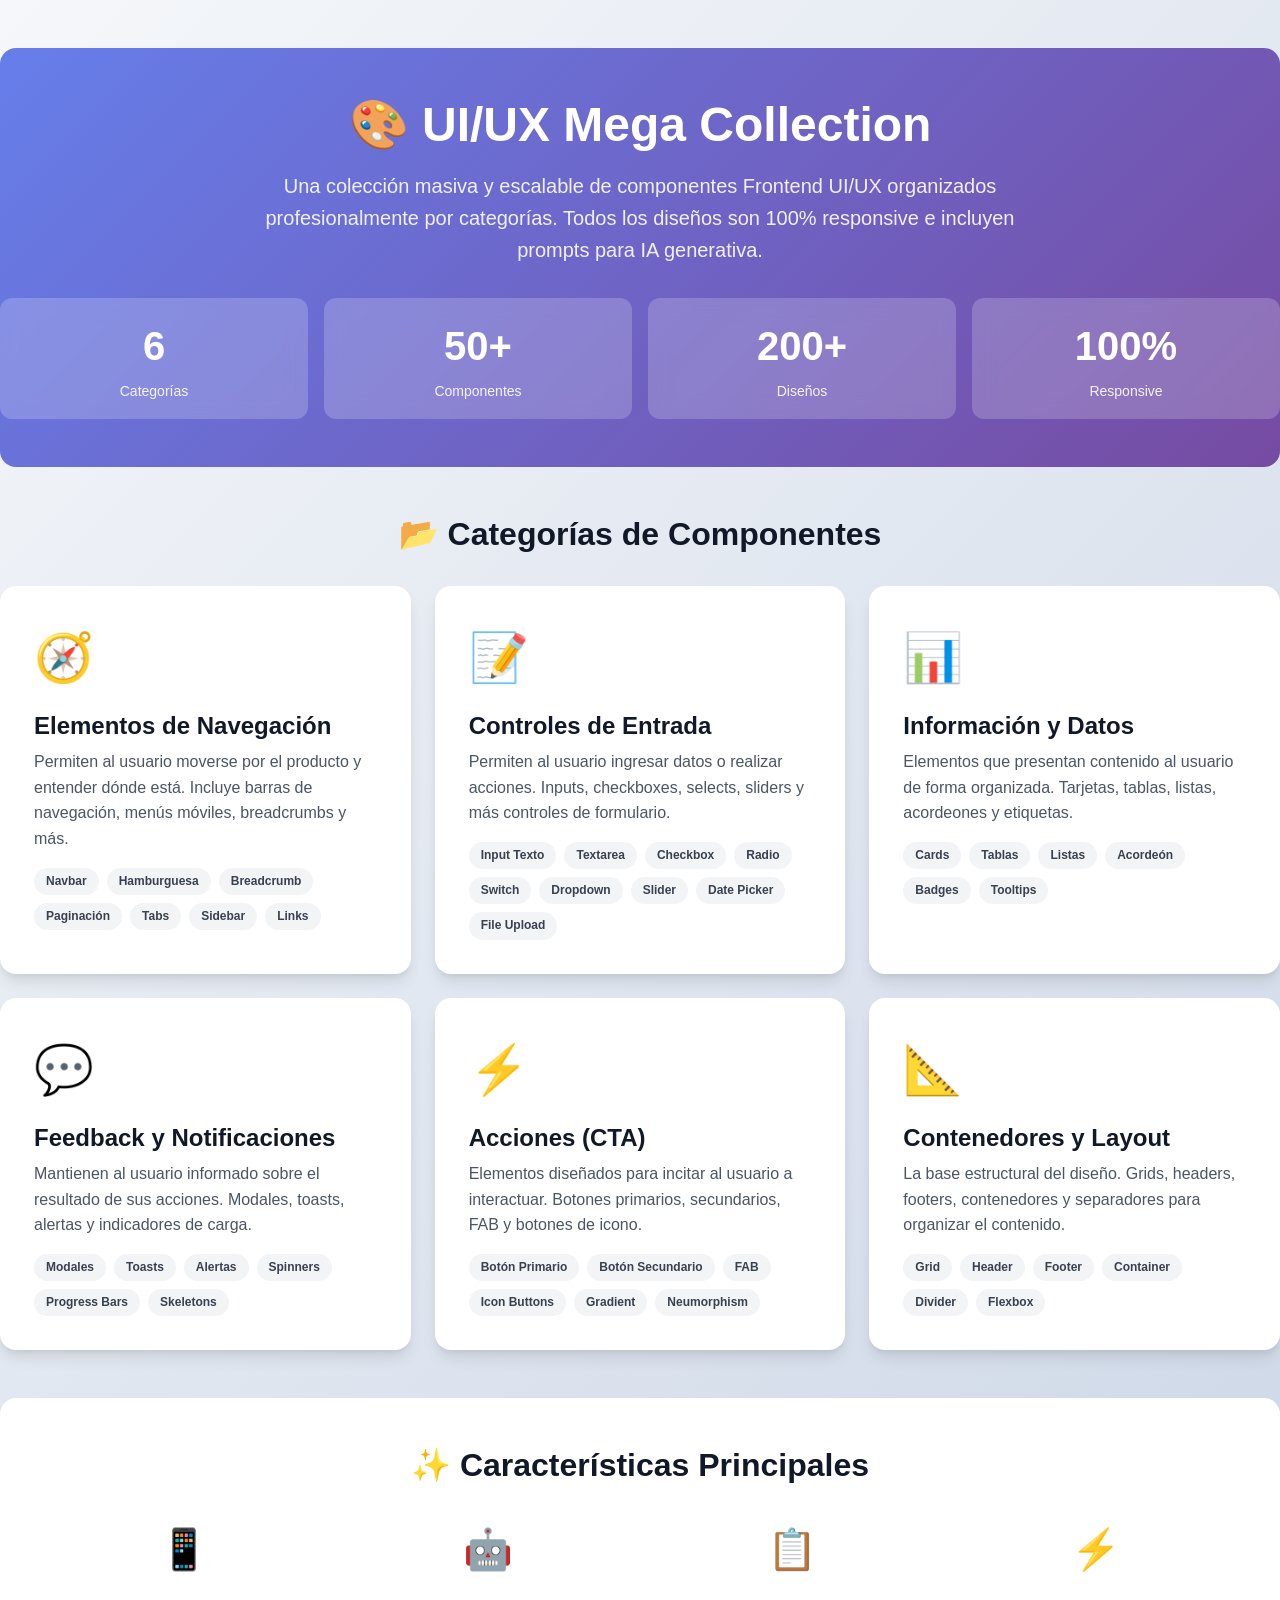
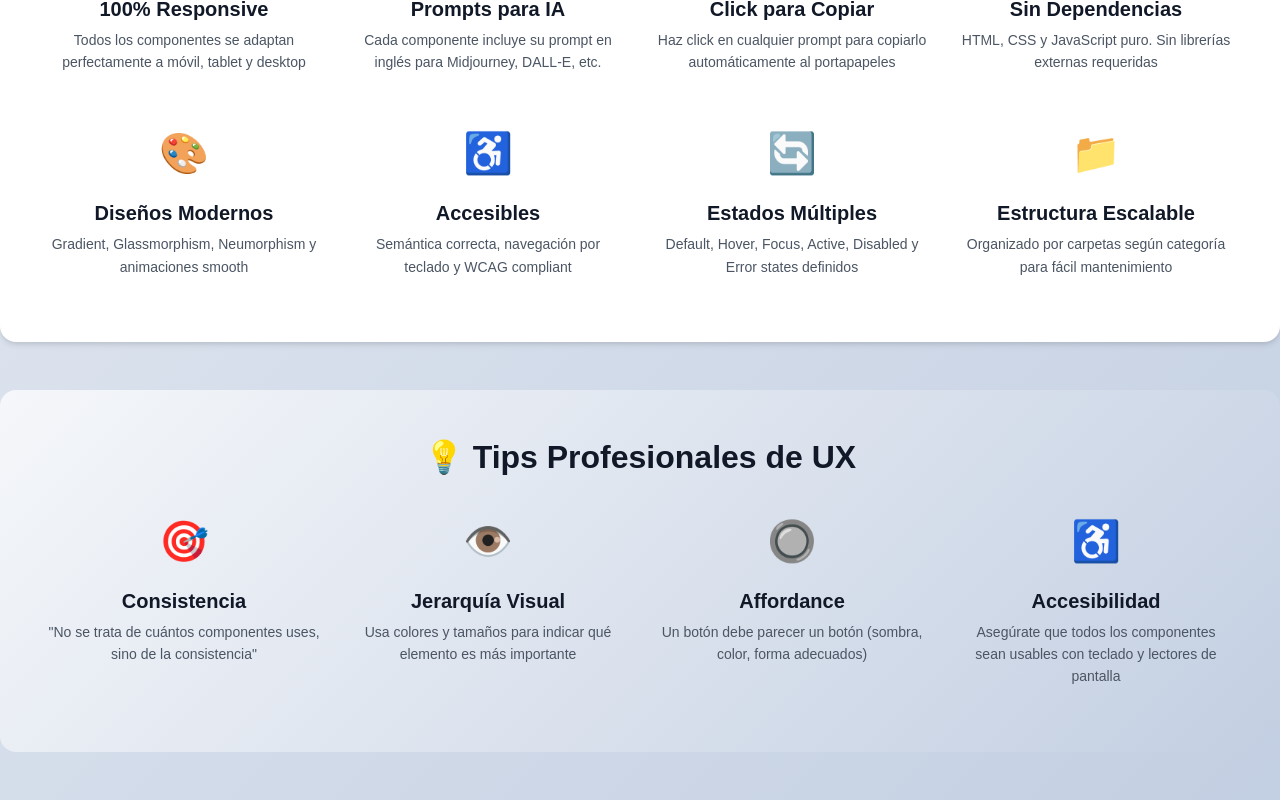
==== commit c6f35575: "update branch" ====
--- a/1/index.html
+++ b/1/index.html
@@ -1,353 +1,415 @@
 <!DOCTYPE html>
 <html lang="es">
 <head>
-    <meta charset="UTF-8">
-    <meta name="viewport" content="width=device-width, initial-scale=1.0">
-    <title>🎨 UI/UX Mega Collection - Índice Principal</title>
-    <link rel="stylesheet" href="assets/css/global.css">
-    <style>
-        .hero {
-            text-align: center;
-            padding: 60px 20px;
-            background: linear-gradient(135deg, #667eea 0%, #764ba2 100%);
-            border-radius: var(--radius-xl);
-            margin-bottom: 40px;
-            color: white;
-        }
-        
-        .hero h1 {
-            font-size: 3rem;
-            margin-bottom: 15px;
-            text-shadow: 2px 2px 4px rgba(0,0,0,0.2);
-        }
-        
-        .hero p {
-            font-size: 1.2rem;
-            opacity: 0.95;
-            max-width: 800px;
-            margin: 0 auto 30px;
-        }
-        
-        .categories-grid {
-            display: grid;
-            grid-template-columns: repeat(auto-fit, minmax(300px, 1fr));
-            gap: 25px;
-            margin-bottom: 40px;
-        }
-        
-        .category-card {
-            background: white;
-            border-radius: var(--radius-xl);
-            padding: 30px;
-            box-shadow: var(--shadow-xl);
-            transition: transform 0.3s ease, box-shadow 0.3s ease;
-            cursor: pointer;
-            text-decoration: none;
-            color: inherit;
-            display: block;
-        }
-        
-        .category-card:hover {
-            transform: translateY(-8px);
-            box-shadow: 0 25px 50px -12px rgba(0, 0, 0, 0.25);
-        }
-        
-        .category-icon {
-            font-size: 3.5rem;
-            margin-bottom: 15px;
-            display: block;
-        }
-        
-        .category-title {
-            font-size: 1.5rem;
-            font-weight: bold;
-            color: var(--gray-800);
-            margin-bottom: 10px;
-        }
-        
-        .category-description {
-            color: var(--gray-600);
-            line-height: 1.6;
-            margin-bottom: 15px;
-        }
-        
-        .category-count {
-            display: inline-block;
-            background: linear-gradient(135deg, #667eea 0%, #764ba2 100%);
-            color: white;
-            padding: 5px 15px;
-            border-radius: var(--radius-full);
-            font-size: 0.85rem;
-            font-weight: 600;
-        }
-        
-        .features-section {
-            background: white;
-            border-radius: var(--radius-xl);
-            padding: 40px;
-            margin-bottom: 40px;
-            box-shadow: var(--shadow-xl);
-        }
-        
-        .features-section h2 {
-            text-align: center;
-            color: var(--gray-800);
-            margin-bottom: 30px;
-            font-size: 2rem;
-        }
-        
-        .features-grid {
-            display: grid;
-            grid-template-columns: repeat(auto-fit, minmax(250px, 1fr));
-            gap: 25px;
-        }
-        
-        .feature-item {
-            display: flex;
-            align-items: flex-start;
-            gap: 15px;
-        }
-        
-        .feature-icon {
-            font-size: 2rem;
-            flex-shrink: 0;
-        }
-        
-        .feature-text h3 {
-            color: var(--gray-800);
-            margin-bottom: 8px;
-            font-size: 1.1rem;
-        }
-        
-        .feature-text p {
-            color: var(--gray-600);
-            font-size: 0.95rem;
-            line-height: 1.5;
-        }
-        
-        .ux-tips {
-            background: linear-gradient(135deg, #f093fb 0%, #f5576c 100%);
-            border-radius: var(--radius-xl);
-            padding: 40px;
-            color: white;
-            margin-bottom: 40px;
-        }
-        
-        .ux-tips h2 {
-            text-align: center;
-            margin-bottom: 25px;
-            font-size: 2rem;
-        }
-        
-        .tips-grid {
-            display: grid;
-            grid-template-columns: repeat(auto-fit, minmax(280px, 1fr));
-            gap: 20px;
-        }
-        
-        .tip-card {
-            background: rgba(255,255,255,0.15);
-            backdrop-filter: blur(10px);
-            padding: 20px;
-            border-radius: var(--radius-lg);
-            border: 1px solid rgba(255,255,255,0.2);
-        }
-        
-        .tip-card h3 {
-            font-size: 1.1rem;
-            margin-bottom: 10px;
-            display: flex;
-            align-items: center;
-            gap: 10px;
-        }
-        
-        .tip-card p {
-            font-size: 0.95rem;
-            line-height: 1.6;
-            opacity: 0.95;
-        }
-        
-        footer {
-            text-align: center;
-            padding: 30px;
-            background: white;
-            border-radius: var(--radius-xl);
-            box-shadow: var(--shadow-xl);
-        }
-        
-        footer p {
-            color: var(--gray-600);
-            margin: 10px 0;
-        }
-        
-        @media (max-width: 768px) {
-            .hero h1 {
-                font-size: 2rem;
-            }
-            
-            .hero p {
-                font-size: 1rem;
-            }
-            
-            .categories-grid {
-                grid-template-columns: 1fr;
-            }
-        }
-    </style>
+  <meta charset="UTF-8">
+  <meta name="viewport" content="width=device-width, initial-scale=1.0">
+  <title>UI/UX Mega Collection - Índice de Componentes</title>
+  <link rel="stylesheet" href="assets/css/global.css">
+  <style>
+    .hero {
+      text-align: center;
+      padding: var(--space-12) 0;
+      background: linear-gradient(135deg, #667eea 0%, #764ba2 100%);
+      color: white;
+      border-radius: var(--radius-xl);
+      margin-bottom: var(--space-12);
+    }
+    
+    .hero h1 {
+      color: white;
+      font-size: 3rem;
+      margin-bottom: var(--space-4);
+    }
+    
+    .hero p {
+      color: rgba(255, 255, 255, 0.9);
+      font-size: 1.25rem;
+      max-width: 800px;
+      margin: 0 auto var(--space-6);
+    }
+    
+    .stats-grid {
+      display: grid;
+      grid-template-columns: repeat(auto-fit, minmax(150px, 1fr));
+      gap: var(--space-4);
+      margin-top: var(--space-8);
+    }
+    
+    .stat-card {
+      background: rgba(255, 255, 255, 0.2);
+      backdrop-filter: blur(10px);
+      padding: var(--space-4);
+      border-radius: var(--radius-lg);
+      text-align: center;
+    }
+    
+    .stat-number {
+      font-size: 2.5rem;
+      font-weight: 800;
+      display: block;
+    }
+    
+    .stat-label {
+      font-size: 0.875rem;
+      opacity: 0.9;
+    }
+    
+    .categories-grid {
+      display: grid;
+      grid-template-columns: repeat(auto-fit, minmax(350px, 1fr));
+      gap: var(--space-6);
+    }
+    
+    .category-card {
+      background: var(--bg-white);
+      border-radius: var(--radius-xl);
+      padding: var(--space-8);
+      box-shadow: var(--shadow-lg);
+      transition: all var(--transition-base);
+      border: 2px solid transparent;
+      text-decoration: none;
+      color: inherit;
+      display: block;
+    }
+    
+    .category-card:hover {
+      transform: translateY(-8px);
+      box-shadow: var(--shadow-2xl);
+      border-color: var(--primary);
+    }
+    
+    .category-icon {
+      font-size: 3rem;
+      margin-bottom: var(--space-4);
+      display: block;
+    }
+    
+    .category-title {
+      font-size: 1.5rem;
+      font-weight: 700;
+      margin-bottom: var(--space-2);
+      color: var(--gray-900);
+    }
+    
+    .category-desc {
+      color: var(--gray-600);
+      margin-bottom: var(--space-4);
+      line-height: 1.6;
+    }
+    
+    .category-components {
+      display: flex;
+      flex-wrap: wrap;
+      gap: var(--space-2);
+    }
+    
+    .component-tag {
+      background: var(--gray-100);
+      color: var(--gray-700);
+      padding: var(--space-1) var(--space-3);
+      border-radius: var(--radius-full);
+      font-size: 0.75rem;
+      font-weight: 600;
+    }
+    
+    .features-section {
+      background: var(--bg-white);
+      border-radius: var(--radius-xl);
+      padding: var(--space-12);
+      margin-top: var(--space-12);
+      box-shadow: var(--shadow-md);
+    }
+    
+    .features-grid {
+      display: grid;
+      grid-template-columns: repeat(auto-fit, minmax(250px, 1fr));
+      gap: var(--space-8);
+      margin-top: var(--space-8);
+    }
+    
+    .feature-item {
+      text-align: center;
+    }
+    
+    .feature-icon {
+      font-size: 2.5rem;
+      margin-bottom: var(--space-4);
+    }
+    
+    .feature-title {
+      font-size: 1.25rem;
+      font-weight: 700;
+      margin-bottom: var(--space-2);
+    }
+    
+    .feature-desc {
+      color: var(--gray-600);
+      font-size: 0.875rem;
+    }
+    
+    @media (max-width: 768px) {
+      .hero h1 {
+        font-size: 2rem;
+      }
+      
+      .hero p {
+        font-size: 1rem;
+      }
+      
+      .categories-grid {
+        grid-template-columns: 1fr;
+      }
+      
+      .features-section {
+        padding: var(--space-6);
+      }
+    }
+  </style>
 </head>
 <body>
-    <div class="container">
-        <header class="hero">
-            <h1>🎨 UI/UX Mega Collection</h1>
-            <p>Una colección masiva de componentes Frontend UI/UX organizados por categorías, todos 100% responsive y con prompts para IA generativa.</p>
-            <p><strong>+200 diseños únicos | 6 categorías principales | HTML • CSS • JS Puro</strong></p>
-        </header>
-        
-        <section class="features-section">
-            <h2>✨ Características del Proyecto</h2>
-            <div class="features-grid">
-                <div class="feature-item">
-                    <span class="feature-icon">📱</span>
-                    <div class="feature-text">
-                        <h3>100% Responsive</h3>
-                        <p>Todos los componentes se adaptan perfectamente a móvil, tablet y desktop.</p>
-                    </div>
-                </div>
-                <div class="feature-item">
-                    <span class="feature-icon">🤖</span>
-                    <div class="feature-text">
-                        <h3>Prompts para IA</h3>
-                        <p>Cada componente incluye su prompt en inglés para Midjourney, DALL-E, etc.</p>
-                    </div>
-                </div>
-                <div class="feature-item">
-                    <span class="feature-icon">📋</span>
-                    <div class="feature-text">
-                        <h3>Click para Copiar</h3>
-                        <p>Haz click en cualquier prompt para copiarlo automáticamente al portapapeles.</p>
-                    </div>
-                </div>
-                <div class="feature-item">
-                    <span class="feature-icon">⚡</span>
-                    <div class="feature-text">
-                        <h3>Sin Dependencias</h3>
-                        <p>HTML, CSS y JavaScript puro. Sin frameworks ni librerías externas.</p>
-                    </div>
-                </div>
-                <div class="feature-item">
-                    <span class="feature-icon">🎨</span>
-                    <div class="feature-text">
-                        <h3>Diseños Modernos</h3>
-                        <p>Gradient, Glassmorphism, Neumorphism, animaciones smooth y más.</p>
-                    </div>
-                </div>
-                <div class="feature-item">
-                    <span class="feature-icon">♿</span>
-                    <div class="feature-text">
-                        <h3>Accesibles</h3>
-                        <p>Semántica correcta, navegación por teclado y buenas prácticas WCAG.</p>
-                    </div>
-                </div>
-                <div class="feature-item">
-                    <span class="feature-icon">📁</span>
-                    <div class="feature-text">
-                        <h3>Estructura Escalable</h3>
-                        <p>Organizado por carpetas y categorías para fácil mantenimiento.</p>
-                    </div>
-                </div>
-                <div class="feature-item">
-                    <span class="feature-icon">🔄</span>
-                    <div class="feature-text">
-                        <h3>Estados Múltiples</h3>
-                        <p>Cada componente tiene estados: Default, Hover, Focus, Active, Disabled.</p>
-                    </div>
-                </div>
-            </div>
-        </section>
-        
-        <h2 style="text-align: center; margin-bottom: 30px; color: white; text-shadow: 2px 2px 4px rgba(0,0,0,0.2);">📂 Explora las Categorías</h2>
-        
-        <div class="categories-grid">
-            <a href="components/01-navegacion/index.html" class="category-card">
-                <span class="category-icon">🧭</span>
-                <h3 class="category-title">1. Elementos de Navegación</h3>
-                <p class="category-description">Permiten al usuario moverse por el producto y entender dónde está. Incluye Navbars, Menús Hamburguesa, Breadcrumbs, Paginación, Tabs y Sidebars.</p>
-                <span class="category-count">+25 diseños</span>
-            </a>
-            
-            <a href="components/02-formularios/index.html" class="category-card">
-                <span class="category-icon">📝</span>
-                <h3 class="category-title">2. Controles de Entrada</h3>
-                <p class="category-description">Permiten al usuario ingresar datos o realizar acciones. Inputs, Textareas, Checkboxes, Radio Buttons, Switches, Dropdowns, Sliders y más.</p>
-                <span class="category-count">+35 diseños</span>
-            </a>
-            
-            <a href="components/03-info-datos/index.html" class="category-card">
-                <span class="category-icon">📊</span>
-                <h3 class="category-title">3. Información y Datos</h3>
-                <p class="category-description">Elementos que presentan contenido al usuario. Cards, Tablas, Listas, Acordeones, Badges, Tooltips y componentes de visualización.</p>
-                <span class="category-count">+30 diseños</span>
-            </a>
-            
-            <a href="components/04-feedback/index.html" class="category-card">
-                <span class="category-icon">💬</span>
-                <h3 class="category-title">4. Feedback y Notificaciones</h3>
-                <p class="category-description">Mantienen al usuario informado sobre el resultado de sus acciones. Modales, Toasts, Alertas, Spinners, Skeletons y Barras de Progreso.</p>
-                <span class="category-count">+25 diseños</span>
-            </a>
-            
-            <a href="components/05-acciones/index.html" class="category-card">
-                <span class="category-icon">⚡</span>
-                <h3 class="category-title">5. Acciones (CTA)</h3>
-                <p class="category-description">Elementos diseñados para incitar al usuario a interactuar. Botones Primarios, Secundarios, FAB, Icon Buttons y variaciones infinitas.</p>
-                <span class="category-count">+40 diseños</span>
-            </a>
-            
-            <a href="components/06-layout/index.html" class="category-card">
-                <span class="category-icon">📐</span>
-                <h3 class="category-title">6. Contenedores y Layout</h3>
-                <p class="category-description">La base estructural del diseño. Grids, Headers, Footers, Containers, Dividers y sistemas de organización de contenido.</p>
-                <span class="category-count">+25 diseños</span>
-            </a>
-        </div>
-        
-        <section class="ux-tips">
-            <h2>💡 Tips Profesionales de UX</h2>
-            <div class="tips-grid">
-                <div class="tip-card">
-                    <h3>🎯 Jerarquía Visual</h3>
-                    <p>Usa colores y tamaños para indicar qué elemento es el más importante. El ojo debe saber dónde mirar primero.</p>
-                </div>
-                <div class="tip-card">
-                    <h3>🔘 Affordance</h3>
-                    <p>Un botón debe parecer un botón. Usa sombras, colores y formas que indiquen claramente la interactividad.</p>
-                </div>
-                <div class="tip-card">
-                    <h3>♿ Accesibilidad</h3>
-                    <p>Asegúrate de que todos los componentes sean usables con teclado y lectores de pantalla. Contraste adecuado es clave.</p>
-                </div>
-                <div class="tip-card">
-                    <h3>🎭 Estados</h3>
-                    <p>Cada componente debe tener estados definidos: Default, Hover, Focus, Active, Disabled y Error.</p>
-                </div>
-                <div class="tip-card">
-                    <h3>🎨 Consistencia</h3>
-                    <p>No se trata de cuántos componentes uses, sino de la consistencia. Mantén un lenguaje visual coherente.</p>
-                </div>
-                <div class="tip-card">
-                    <h3>⚡ Performance</h3>
-                    <p>Las animaciones deben ser suaves (60fps). Usa transform y opacity para mejores resultados.</p>
-                </div>
-            </div>
-        </section>
-        
-        <footer>
-            <p><strong>🎨 UI/UX Mega Collection</strong></p>
-            <p>Creado con ❤️ usando HTML, CSS y JavaScript puro</p>
-            <p>© 2024 - Todos los componentes son libres de usar en tus proyectos</p>
-        </footer>
+  <div class="container section">
+    <!-- Hero Section -->
+    <div class="hero">
+      <h1>🎨 UI/UX Mega Collection</h1>
+      <p>Una colección masiva y escalable de componentes Frontend UI/UX organizados profesionalmente por categorías. Todos los diseños son 100% responsive e incluyen prompts para IA generativa.</p>
+      
+      <div class="stats-grid">
+        <div class="stat-card">
+          <span class="stat-number">6</span>
+          <span class="stat-label">Categorías</span>
+        </div>
+        <div class="stat-card">
+          <span class="stat-number">50+</span>
+          <span class="stat-label">Componentes</span>
+        </div>
+        <div class="stat-card">
+          <span class="stat-number">200+</span>
+          <span class="stat-label">Diseños</span>
+        </div>
+        <div class="stat-card">
+          <span class="stat-number">100%</span>
+          <span class="stat-label">Responsive</span>
+        </div>
+      </div>
     </div>
-    
-    <script src="assets/js/utils.js"></script>
+
+    <!-- Categories Grid -->
+    <h2 style="font-size: 2rem; margin-bottom: var(--space-8); text-align: center;">
+      📂 Categorías de Componentes
+    </h2>
+    
+    <div class="categories-grid">
+      <!-- Navegación -->
+      <a href="components/01-navegacion/index.html" class="category-card">
+        <span class="category-icon">🧭</span>
+        <h3 class="category-title">Elementos de Navegación</h3>
+        <p class="category-desc">
+          Permiten al usuario moverse por el producto y entender dónde está. 
+          Incluye barras de navegación, menús móviles, breadcrumbs y más.
+        </p>
+        <div class="category-components">
+          <span class="component-tag">Navbar</span>
+          <span class="component-tag">Hamburguesa</span>
+          <span class="component-tag">Breadcrumb</span>
+          <span class="component-tag">Paginación</span>
+          <span class="component-tag">Tabs</span>
+          <span class="component-tag">Sidebar</span>
+          <span class="component-tag">Links</span>
+        </div>
+      </a>
+
+      <!-- Formularios -->
+      <a href="#" class="category-card" onclick="showComingSoon(event)">
+        <span class="category-icon">📝</span>
+        <h3 class="category-title">Controles de Entrada</h3>
+        <p class="category-desc">
+          Permiten al usuario ingresar datos o realizar acciones. 
+          Inputs, checkboxes, selects, sliders y más controles de formulario.
+        </p>
+        <div class="category-components">
+          <span class="component-tag">Input Texto</span>
+          <span class="component-tag">Textarea</span>
+          <span class="component-tag">Checkbox</span>
+          <span class="component-tag">Radio</span>
+          <span class="component-tag">Switch</span>
+          <span class="component-tag">Dropdown</span>
+          <span class="component-tag">Slider</span>
+          <span class="component-tag">Date Picker</span>
+          <span class="component-tag">File Upload</span>
+        </div>
+      </a>
+
+      <!-- Información -->
+      <a href="#" class="category-card" onclick="showComingSoon(event)">
+        <span class="category-icon">📊</span>
+        <h3 class="category-title">Información y Datos</h3>
+        <p class="category-desc">
+          Elementos que presentan contenido al usuario de forma organizada. 
+          Tarjetas, tablas, listas, acordeones y etiquetas.
+        </p>
+        <div class="category-components">
+          <span class="component-tag">Cards</span>
+          <span class="component-tag">Tablas</span>
+          <span class="component-tag">Listas</span>
+          <span class="component-tag">Acordeón</span>
+          <span class="component-tag">Badges</span>
+          <span class="component-tag">Tooltips</span>
+        </div>
+      </a>
+
+      <!-- Feedback -->
+      <a href="#" class="category-card" onclick="showComingSoon(event)">
+        <span class="category-icon">💬</span>
+        <h3 class="category-title">Feedback y Notificaciones</h3>
+        <p class="category-desc">
+          Mantienen al usuario informado sobre el resultado de sus acciones. 
+          Modales, toasts, alertas y indicadores de carga.
+        </p>
+        <div class="category-components">
+          <span class="component-tag">Modales</span>
+          <span class="component-tag">Toasts</span>
+          <span class="component-tag">Alertas</span>
+          <span class="component-tag">Spinners</span>
+          <span class="component-tag">Progress Bars</span>
+          <span class="component-tag">Skeletons</span>
+        </div>
+      </a>
+
+      <!-- Acciones -->
+      <a href="#" class="category-card" onclick="showComingSoon(event)">
+        <span class="category-icon">⚡</span>
+        <h3 class="category-title">Acciones (CTA)</h3>
+        <p class="category-desc">
+          Elementos diseñados para incitar al usuario a interactuar. 
+          Botones primarios, secundarios, FAB y botones de icono.
+        </p>
+        <div class="category-components">
+          <span class="component-tag">Botón Primario</span>
+          <span class="component-tag">Botón Secundario</span>
+          <span class="component-tag">FAB</span>
+          <span class="component-tag">Icon Buttons</span>
+          <span class="component-tag">Gradient</span>
+          <span class="component-tag">Neumorphism</span>
+        </div>
+      </a>
+
+      <!-- Layout -->
+      <a href="#" class="category-card" onclick="showComingSoon(event)">
+        <span class="category-icon">📐</span>
+        <h3 class="category-title">Contenedores y Layout</h3>
+        <p class="category-desc">
+          La base estructural del diseño. Grids, headers, footers, 
+          contenedores y separadores para organizar el contenido.
+        </p>
+        <div class="category-components">
+          <span class="component-tag">Grid</span>
+          <span class="component-tag">Header</span>
+          <span class="component-tag">Footer</span>
+          <span class="component-tag">Container</span>
+          <span class="component-tag">Divider</span>
+          <span class="component-tag">Flexbox</span>
+        </div>
+      </a>
+    </div>
+
+    <!-- Features Section -->
+    <div class="features-section">
+      <h2 style="text-align: center; font-size: 2rem;">✨ Características Principales</h2>
+      
+      <div class="features-grid">
+        <div class="feature-item">
+          <div class="feature-icon">📱</div>
+          <h3 class="feature-title">100% Responsive</h3>
+          <p class="feature-desc">Todos los componentes se adaptan perfectamente a móvil, tablet y desktop</p>
+        </div>
+        
+        <div class="feature-item">
+          <div class="feature-icon">🤖</div>
+          <h3 class="feature-title">Prompts para IA</h3>
+          <p class="feature-desc">Cada componente incluye su prompt en inglés para Midjourney, DALL-E, etc.</p>
+        </div>
+        
+        <div class="feature-item">
+          <div class="feature-icon">📋</div>
+          <h3 class="feature-title">Click para Copiar</h3>
+          <p class="feature-desc">Haz click en cualquier prompt para copiarlo automáticamente al portapapeles</p>
+        </div>
+        
+        <div class="feature-item">
+          <div class="feature-icon">⚡</div>
+          <h3 class="feature-title">Sin Dependencias</h3>
+          <p class="feature-desc">HTML, CSS y JavaScript puro. Sin librerías externas requeridas</p>
+        </div>
+        
+        <div class="feature-item">
+          <div class="feature-icon">🎨</div>
+          <h3 class="feature-title">Diseños Modernos</h3>
+          <p class="feature-desc">Gradient, Glassmorphism, Neumorphism y animaciones smooth</p>
+        </div>
+        
+        <div class="feature-item">
+          <div class="feature-icon">♿</div>
+          <h3 class="feature-title">Accesibles</h3>
+          <p class="feature-desc">Semántica correcta, navegación por teclado y WCAG compliant</p>
+        </div>
+        
+        <div class="feature-item">
+          <div class="feature-icon">🔄</div>
+          <h3 class="feature-title">Estados Múltiples</h3>
+          <p class="feature-desc">Default, Hover, Focus, Active, Disabled y Error states definidos</p>
+        </div>
+        
+        <div class="feature-item">
+          <div class="feature-icon">📁</div>
+          <h3 class="feature-title">Estructura Escalable</h3>
+          <p class="feature-desc">Organizado por carpetas según categoría para fácil mantenimiento</p>
+        </div>
+      </div>
+    </div>
+
+    <!-- Tips Section -->
+    <div style="background: linear-gradient(135deg, #f5f7fa 0%, #c3cfe2 100%); border-radius: var(--radius-xl); padding: var(--space-12); margin-top: var(--space-12);">
+      <h2 style="text-align: center; font-size: 2rem; margin-bottom: var(--space-8);">
+        💡 Tips Profesionales de UX
+      </h2>
+      
+      <div class="features-grid">
+        <div class="feature-item">
+          <div class="feature-icon">🎯</div>
+          <h3 class="feature-title">Consistencia</h3>
+          <p class="feature-desc">"No se trata de cuántos componentes uses, sino de la consistencia"</p>
+        </div>
+        
+        <div class="feature-item">
+          <div class="feature-icon">👁️</div>
+          <h3 class="feature-title">Jerarquía Visual</h3>
+          <p class="feature-desc">Usa colores y tamaños para indicar qué elemento es más importante</p>
+        </div>
+        
+        <div class="feature-item">
+          <div class="feature-icon">🔘</div>
+          <h3 class="feature-title">Affordance</h3>
+          <p class="feature-desc">Un botón debe parecer un botón (sombra, color, forma adecuados)</p>
+        </div>
+        
+        <div class="feature-item">
+          <div class="feature-icon">♿</div>
+          <h3 class="feature-title">Accesibilidad</h3>
+          <p class="feature-desc">Asegúrate que todos los componentes sean usables con teclado y lectores de pantalla</p>
+        </div>
+      </div>
+    </div>
+  </div>
+
+  <!-- Toast Notification -->
+  <div id="toast" class="toast"></div>
+
+  <script src="assets/js/utils.js"></script>
+  <script>
+    function showComingSoon(event) {
+      event.preventDefault();
+      showToast('🚧 ¡Próximamente! Más componentes en camino');
+    }
+  </script>
 </body>
 </html>
--- a/1/assets/css/global.css
+++ b/1/assets/css/global.css
@@ -1,232 +1,407 @@
 /* ========================================
-   GLOBAL STYLES - UI/UX Mega Collection
+   GLOBAL STYLES - UI/UX MEGA COLLECTION
    ======================================== */
 
 :root {
-    --primary: #4f46e5;
-    --primary-dark: #4338ca;
-    --secondary: #06b6d4;
-    --success: #10b981;
-    --warning: #f59e0b;
-    --danger: #ef4444;
-    --info: #3b82f6;
-    
-    --gray-50: #f9fafb;
-    --gray-100: #f3f4f6;
-    --gray-200: #e5e7eb;
-    --gray-300: #d1d5db;
-    --gray-400: #9ca3af;
-    --gray-500: #6b7280;
-    --gray-600: #4b5563;
-    --gray-700: #374151;
-    --gray-800: #1f2937;
-    --gray-900: #111827;
-    
-    --shadow-sm: 0 1px 2px 0 rgba(0, 0, 0, 0.05);
-    --shadow-md: 0 4px 6px -1px rgba(0, 0, 0, 0.1), 0 2px 4px -1px rgba(0, 0, 0, 0.06);
-    --shadow-lg: 0 10px 15px -3px rgba(0, 0, 0, 0.1), 0 4px 6px -2px rgba(0, 0, 0, 0.05);
-    --shadow-xl: 0 20px 25px -5px rgba(0, 0, 0, 0.1), 0 10px 10px -5px rgba(0, 0, 0, 0.04);
-    
-    --radius-sm: 4px;
-    --radius-md: 8px;
-    --radius-lg: 12px;
-    --radius-xl: 16px;
-    --radius-full: 9999px;
-}
-
-* {
-    margin: 0;
-    padding: 0;
-    box-sizing: border-box;
+  /* Paleta de Colores Principal */
+  --primary: #6366f1;
+  --primary-dark: #4f46e5;
+  --primary-light: #818cf8;
+  --secondary: #ec4899;
+  --success: #10b981;
+  --warning: #f59e0b;
+  --danger: #ef4444;
+  --info: #3b82f6;
+  
+  /* Neutros */
+  --gray-50: #f9fafb;
+  --gray-100: #f3f4f6;
+  --gray-200: #e5e7eb;
+  --gray-300: #d1d5db;
+  --gray-400: #9ca3af;
+  --gray-500: #6b7280;
+  --gray-600: #4b5563;
+  --gray-700: #374151;
+  --gray-800: #1f2937;
+  --gray-900: #111827;
+  
+  /* Fondos */
+  --bg-white: #ffffff;
+  --bg-light: #f8fafc;
+  --bg-dark: #0f172a;
+  
+  /* Sombras */
+  --shadow-sm: 0 1px 2px 0 rgba(0, 0, 0, 0.05);
+  --shadow-md: 0 4px 6px -1px rgba(0, 0, 0, 0.1), 0 2px 4px -1px rgba(0, 0, 0, 0.06);
+  --shadow-lg: 0 10px 15px -3px rgba(0, 0, 0, 0.1), 0 4px 6px -2px rgba(0, 0, 0, 0.05);
+  --shadow-xl: 0 20px 25px -5px rgba(0, 0, 0, 0.1), 0 10px 10px -5px rgba(0, 0, 0, 0.04);
+  --shadow-2xl: 0 25px 50px -12px rgba(0, 0, 0, 0.25);
+  --shadow-glow: 0 0 20px rgba(99, 102, 241, 0.5);
+  
+  /* Bordes */
+  --radius-sm: 0.25rem;
+  --radius-md: 0.5rem;
+  --radius-lg: 0.75rem;
+  --radius-xl: 1rem;
+  --radius-full: 9999px;
+  
+  /* Transiciones */
+  --transition-fast: 150ms ease;
+  --transition-base: 300ms ease;
+  --transition-slow: 500ms ease;
+  
+  /* Espaciado */
+  --space-1: 0.25rem;
+  --space-2: 0.5rem;
+  --space-3: 0.75rem;
+  --space-4: 1rem;
+  --space-5: 1.25rem;
+  --space-6: 1.5rem;
+  --space-8: 2rem;
+  --space-10: 2.5rem;
+  --space-12: 3rem;
+}
+
+/* Reset & Base */
+*, *::before, *::after {
+  margin: 0;
+  padding: 0;
+  box-sizing: border-box;
+}
+
+html {
+  font-size: 16px;
+  scroll-behavior: smooth;
 }
 
 body {
-    font-family: 'Segoe UI', Tahoma, Geneva, Verdana, sans-serif;
-    background: linear-gradient(135deg, #667eea 0%, #764ba2 100%);
-    min-height: 100vh;
-    color: var(--gray-800);
-    line-height: 1.6;
-}
-
+  font-family: 'Inter', -apple-system, BlinkMacSystemFont, 'Segoe UI', Roboto, Oxygen, Ubuntu, sans-serif;
+  background: linear-gradient(135deg, #f5f7fa 0%, #c3cfe2 100%);
+  color: var(--gray-800);
+  line-height: 1.6;
+  min-height: 100vh;
+}
+
+/* Tipografía */
+h1, h2, h3, h4, h5, h6 {
+  font-weight: 700;
+  line-height: 1.2;
+  margin-bottom: var(--space-4);
+  color: var(--gray-900);
+}
+
+h1 { font-size: 2.5rem; }
+h2 { font-size: 2rem; }
+h3 { font-size: 1.75rem; }
+h4 { font-size: 1.5rem; }
+h5 { font-size: 1.25rem; }
+h6 { font-size: 1rem; }
+
+p {
+  margin-bottom: var(--space-4);
+  color: var(--gray-600);
+}
+
+a {
+  color: var(--primary);
+  text-decoration: none;
+  transition: color var(--transition-fast);
+}
+
+a:hover {
+  color: var(--primary-dark);
+}
+
+/* Layout Principal */
 .container {
-    max-width: 1400px;
-    margin: 0 auto;
-    padding: 40px 20px;
-}
-
-.page-header {
-    text-align: center;
-    margin-bottom: 50px;
-    color: white;
-}
-
-.page-header h1 {
-    font-size: 2.5rem;
-    margin-bottom: 10px;
-    text-shadow: 2px 2px 4px rgba(0,0,0,0.2);
-}
-
-.page-header p {
-    font-size: 1.1rem;
-    opacity: 0.95;
-}
-
-.component-section {
-    background: white;
-    border-radius: var(--radius-xl);
-    padding: 30px;
-    margin-bottom: 30px;
-    box-shadow: var(--shadow-xl);
-}
-
-.component-section h2 {
-    color: var(--gray-800);
-    margin-bottom: 25px;
-    padding-bottom: 15px;
-    border-bottom: 3px solid var(--primary);
-    font-size: 1.8rem;
-}
-
-.component-grid {
-    display: grid;
-    grid-template-columns: repeat(auto-fit, minmax(350px, 1fr));
-    gap: 25px;
-}
-
-.component-card {
-    background: var(--gray-50);
-    border-radius: var(--radius-lg);
-    overflow: hidden;
-    border: 1px solid var(--gray-200);
-    transition: transform 0.3s ease, box-shadow 0.3s ease;
-}
-
-.component-card:hover {
-    transform: translateY(-5px);
-    box-shadow: var(--shadow-xl);
-}
-
-.component-card.full-width {
-    grid-column: 1 / -1;
-}
-
-.preview {
-    padding: 30px;
-    background: white;
-    min-height: 150px;
-    display: flex;
-    align-items: center;
-    justify-content: center;
-    border-bottom: 1px solid var(--gray-200);
-}
-
-.mobile-preview {
-    min-height: 300px;
-    flex-direction: column;
-    position: relative;
-    overflow: hidden;
-}
-
+  max-width: 1400px;
+  margin: 0 auto;
+  padding: 0 var(--space-4);
+}
+
+.section {
+  padding: var(--space-12) 0;
+}
+
+/* Grid System */
+.grid {
+  display: grid;
+  gap: var(--space-6);
+}
+
+.grid-2 { grid-template-columns: repeat(2, 1fr); }
+.grid-3 { grid-template-columns: repeat(3, 1fr); }
+.grid-4 { grid-template-columns: repeat(4, 1fr); }
+.grid-auto { grid-template-columns: repeat(auto-fit, minmax(300px, 1fr)); }
+
+/* Flexbox Utilities */
+.flex { display: flex; }
+.flex-col { flex-direction: column; }
+.items-center { align-items: center; }
+.justify-center { justify-content: center; }
+.justify-between { justify-content: space-between; }
+.gap-2 { gap: var(--space-2); }
+.gap-4 { gap: var(--space-4); }
+.gap-6 { gap: var(--space-6); }
+
+/* Componentes Base */
+.card {
+  background: var(--bg-white);
+  border-radius: var(--radius-lg);
+  padding: var(--space-6);
+  box-shadow: var(--shadow-md);
+  transition: all var(--transition-base);
+  border: 1px solid var(--gray-200);
+}
+
+.card:hover {
+  transform: translateY(-4px);
+  box-shadow: var(--shadow-xl);
+}
+
+/* Botones Base */
+.btn {
+  display: inline-flex;
+  align-items: center;
+  justify-content: center;
+  gap: var(--space-2);
+  padding: var(--space-3) var(--space-6);
+  font-size: 1rem;
+  font-weight: 600;
+  border: none;
+  border-radius: var(--radius-md);
+  cursor: pointer;
+  transition: all var(--transition-fast);
+  text-decoration: none;
+  white-space: nowrap;
+}
+
+.btn-primary {
+  background: linear-gradient(135deg, var(--primary), var(--primary-dark));
+  color: white;
+  box-shadow: var(--shadow-md);
+}
+
+.btn-primary:hover {
+  transform: translateY(-2px);
+  box-shadow: var(--shadow-lg);
+}
+
+.btn-secondary {
+  background: var(--bg-white);
+  color: var(--gray-700);
+  border: 2px solid var(--gray-300);
+}
+
+.btn-secondary:hover {
+  border-color: var(--primary);
+  color: var(--primary);
+}
+
+/* Inputs Base */
+.input {
+  width: 100%;
+  padding: var(--space-3) var(--space-4);
+  font-size: 1rem;
+  border: 2px solid var(--gray-300);
+  border-radius: var(--radius-md);
+  transition: all var(--transition-fast);
+  background: var(--bg-white);
+}
+
+.input:focus {
+  outline: none;
+  border-color: var(--primary);
+  box-shadow: 0 0 0 3px rgba(99, 102, 241, 0.1);
+}
+
+/* Labels */
+.label {
+  display: block;
+  font-weight: 600;
+  margin-bottom: var(--space-2);
+  color: var(--gray-700);
+}
+
+/* Badges */
+.badge {
+  display: inline-flex;
+  align-items: center;
+  padding: var(--space-1) var(--space-3);
+  font-size: 0.75rem;
+  font-weight: 600;
+  border-radius: var(--radius-full);
+  text-transform: uppercase;
+}
+
+.badge-primary {
+  background: rgba(99, 102, 241, 0.1);
+  color: var(--primary);
+}
+
+.badge-success {
+  background: rgba(16, 185, 129, 0.1);
+  color: var(--success);
+}
+
+.badge-warning {
+  background: rgba(245, 158, 11, 0.1);
+  color: var(--warning);
+}
+
+.badge-danger {
+  background: rgba(239, 68, 68, 0.1);
+  color: var(--danger);
+}
+
+/* Prompt Box */
 .prompt-box {
-    padding: 15px 20px;
-    background: var(--gray-800);
-    color: #10b981;
-    font-family: 'Courier New', monospace;
-    font-size: 0.85rem;
-    cursor: pointer;
-    transition: background 0.3s ease;
-    position: relative;
+  background: linear-gradient(135deg, #1e293b, #0f172a);
+  color: #e2e8f0;
+  padding: var(--space-4);
+  border-radius: var(--radius-md);
+  margin-top: var(--space-4);
+  font-family: 'Fira Code', 'Courier New', monospace;
+  font-size: 0.875rem;
+  position: relative;
+  cursor: pointer;
+  transition: all var(--transition-fast);
+  border: 1px solid #334155;
 }
 
 .prompt-box:hover {
-    background: var(--gray-900);
+  background: linear-gradient(135deg, #334155, #1e293b);
+  transform: scale(1.02);
 }
 
 .prompt-box::before {
-    content: '📋 Click para copiar';
-    position: absolute;
-    top: 5px;
-    right: 10px;
-    font-size: 0.7rem;
-    color: var(--gray-400);
-    opacity: 0;
-    transition: opacity 0.3s ease;
-}
-
-.prompt-box:hover::before {
-    opacity: 1;
-}
-
-.prompt-box code {
-    display: block;
-    word-wrap: break-word;
-}
-
-.page-footer {
-    text-align: center;
-    padding: 30px;
-    background: white;
-    border-radius: var(--radius-xl);
-    margin-top: 30px;
-    box-shadow: var(--shadow-xl);
-}
-
-.page-footer p {
-    margin: 10px 0;
-    color: var(--gray-600);
-}
-
-.page-footer .tip {
-    background: linear-gradient(135deg, #667eea 0%, #764ba2 100%);
-    color: white;
-    padding: 15px 25px;
-    border-radius: var(--radius-md);
-    display: inline-block;
-    margin-top: 15px;
+  content: '📋 Click para copiar';
+  position: absolute;
+  top: var(--space-2);
+  right: var(--space-2);
+  font-size: 0.75rem;
+  opacity: 0.7;
+}
+
+.prompt-label {
+  color: #94a3b8;
+  font-size: 0.75rem;
+  margin-bottom: var(--space-2);
+  text-transform: uppercase;
+  letter-spacing: 0.05em;
+}
+
+.prompt-code {
+  display: block;
+  white-space: pre-wrap;
+  word-break: break-word;
+  line-height: 1.5;
 }
 
 /* Toast Notification */
 .toast {
-    position: fixed;
-    bottom: 30px;
-    right: 30px;
-    background: var(--gray-800);
-    color: white;
-    padding: 15px 25px;
-    border-radius: var(--radius-md);
-    box-shadow: var(--shadow-xl);
-    transform: translateX(400px);
-    transition: transform 0.3s ease;
-    z-index: 10000;
+  position: fixed;
+  bottom: var(--space-6);
+  right: var(--space-6);
+  background: var(--gray-900);
+  color: white;
+  padding: var(--space-4) var(--space-6);
+  border-radius: var(--radius-lg);
+  box-shadow: var(--shadow-2xl);
+  transform: translateY(100px);
+  opacity: 0;
+  transition: all var(--transition-base);
+  z-index: 1000;
 }
 
 .toast.show {
-    transform: translateX(0);
-}
-
-.toast.success {
-    background: var(--success);
+  transform: translateY(0);
+  opacity: 1;
 }
 
 /* Responsive */
+@media (max-width: 1024px) {
+  .grid-4 { grid-template-columns: repeat(2, 1fr); }
+  .grid-3 { grid-template-columns: repeat(2, 1fr); }
+}
+
 @media (max-width: 768px) {
-    .container {
-        padding: 20px 15px;
-    }
-    
-    .page-header h1 {
-        font-size: 1.8rem;
-    }
-    
-    .component-section {
-        padding: 20px;
-    }
-    
-    .component-grid {
-        grid-template-columns: 1fr;
-    }
-    
-    .preview {
-        padding: 20px;
-    }
-}
+  html { font-size: 14px; }
+  
+  .grid-2, .grid-3, .grid-4 {
+    grid-template-columns: 1fr;
+  }
+  
+  .section {
+    padding: var(--space-8) 0;
+  }
+  
+  h1 { font-size: 2rem; }
+  h2 { font-size: 1.75rem; }
+  h3 { font-size: 1.5rem; }
+}
+
+@media (max-width: 480px) {
+  .container {
+    padding: 0 var(--space-3);
+  }
+  
+  .btn {
+    padding: var(--space-2) var(--space-4);
+    font-size: 0.875rem;
+  }
+}
+
+/* Animaciones */
+@keyframes fadeIn {
+  from { opacity: 0; transform: translateY(20px); }
+  to { opacity: 1; transform: translateY(0); }
+}
+
+@keyframes pulse {
+  0%, 100% { opacity: 1; }
+  50% { opacity: 0.5; }
+}
+
+@keyframes spin {
+  from { transform: rotate(0deg); }
+  to { transform: rotate(360deg); }
+}
+
+.animate-fadeIn {
+  animation: fadeIn 0.6s ease forwards;
+}
+
+.animate-pulse {
+  animation: pulse 2s infinite;
+}
+
+.animate-spin {
+  animation: spin 1s linear infinite;
+}
+
+/* Scrollbar Personalizado */
+::-webkit-scrollbar {
+  width: 8px;
+  height: 8px;
+}
+
+::-webkit-scrollbar-track {
+  background: var(--gray-100);
+  border-radius: var(--radius-full);
+}
+
+::-webkit-scrollbar-thumb {
+  background: var(--gray-400);
+  border-radius: var(--radius-full);
+}
+
+::-webkit-scrollbar-thumb:hover {
+  background: var(--gray-500);
+}
+
+/* Selección de Texto */
+::selection {
+  background: var(--primary);
+  color: white;
+}
